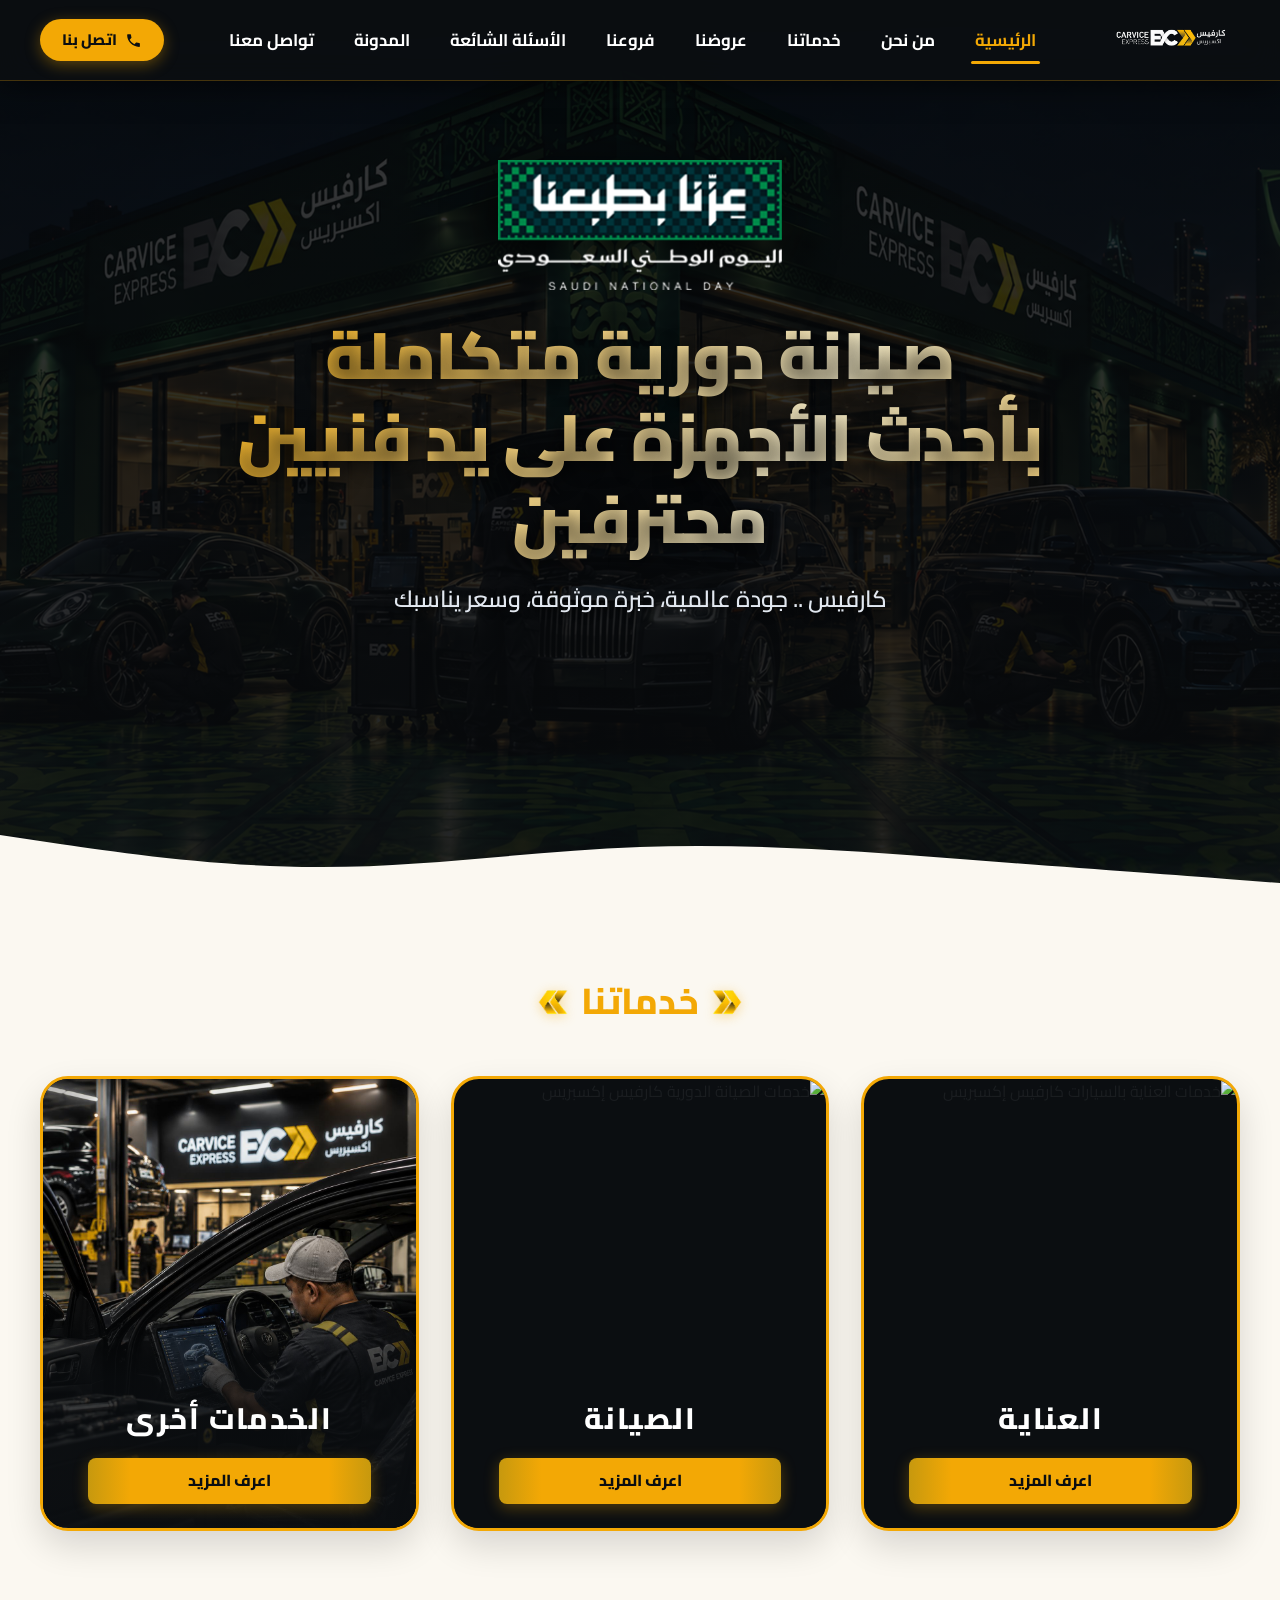
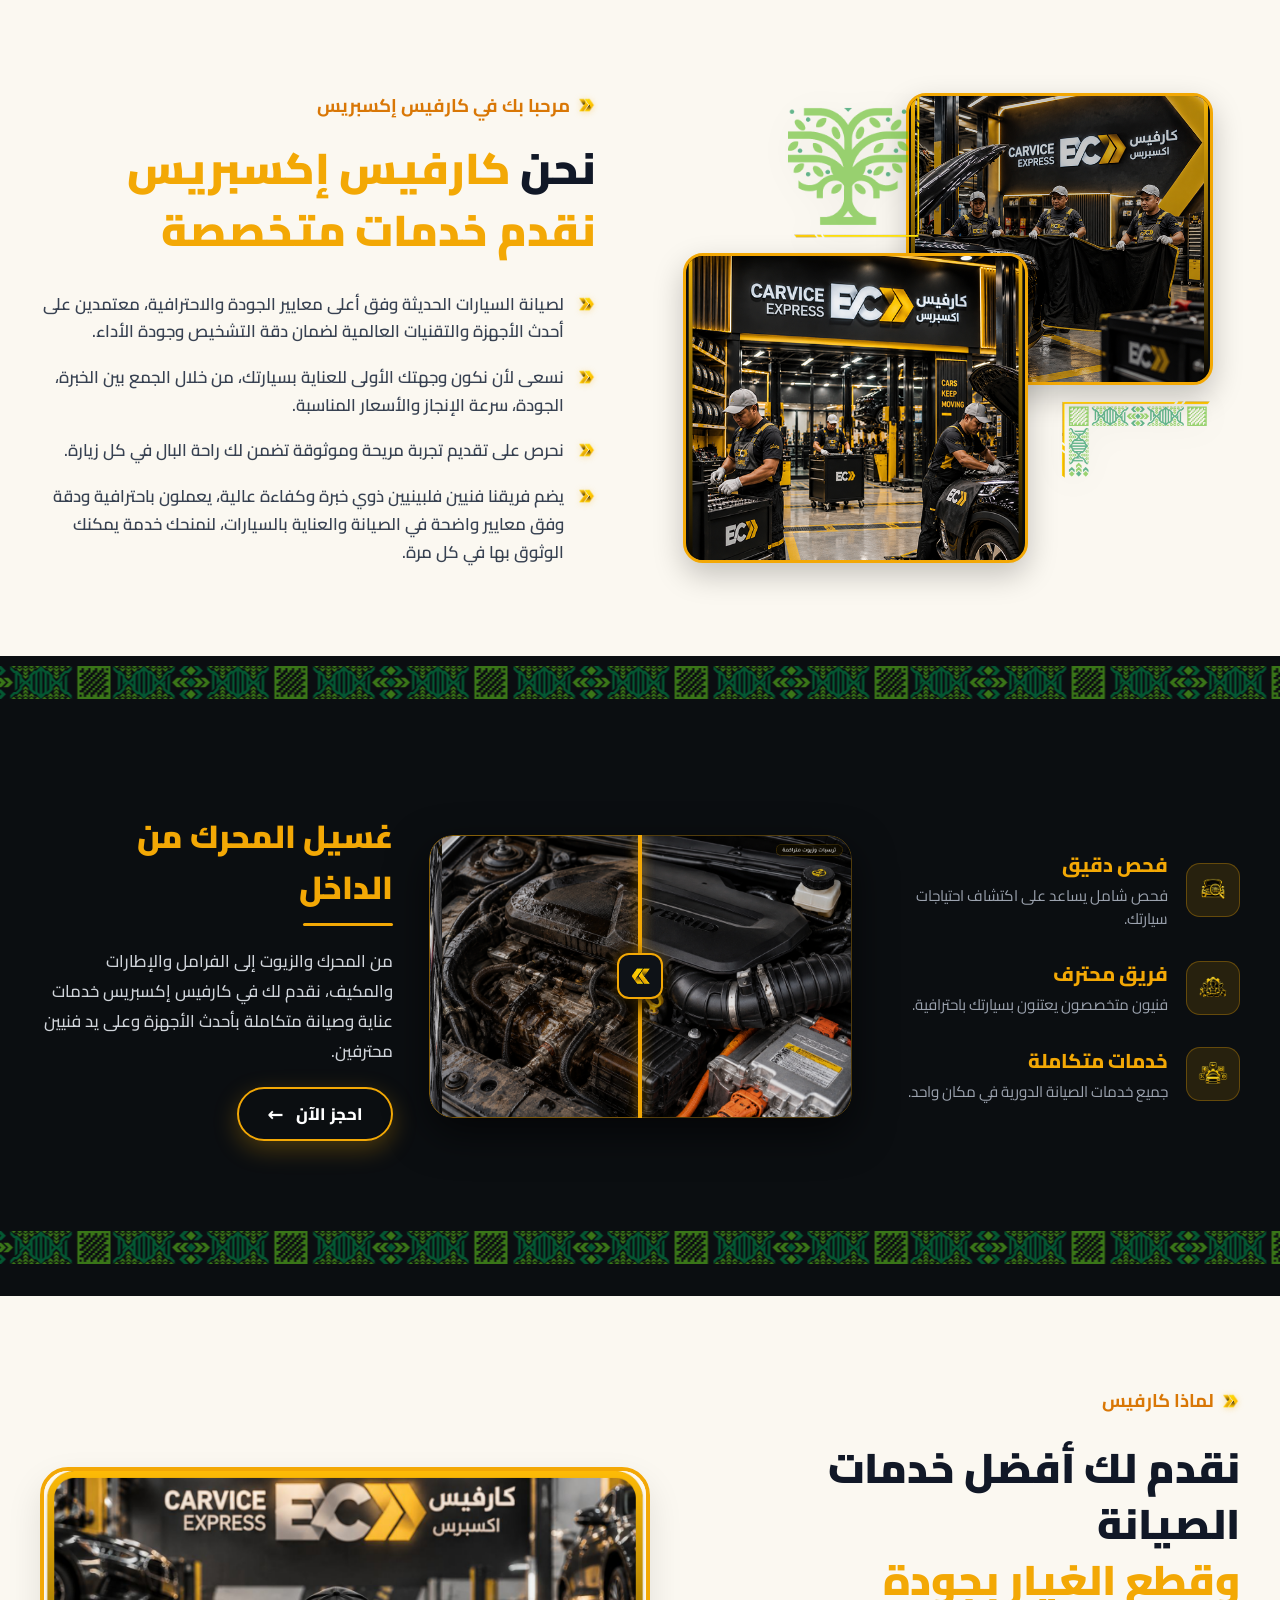
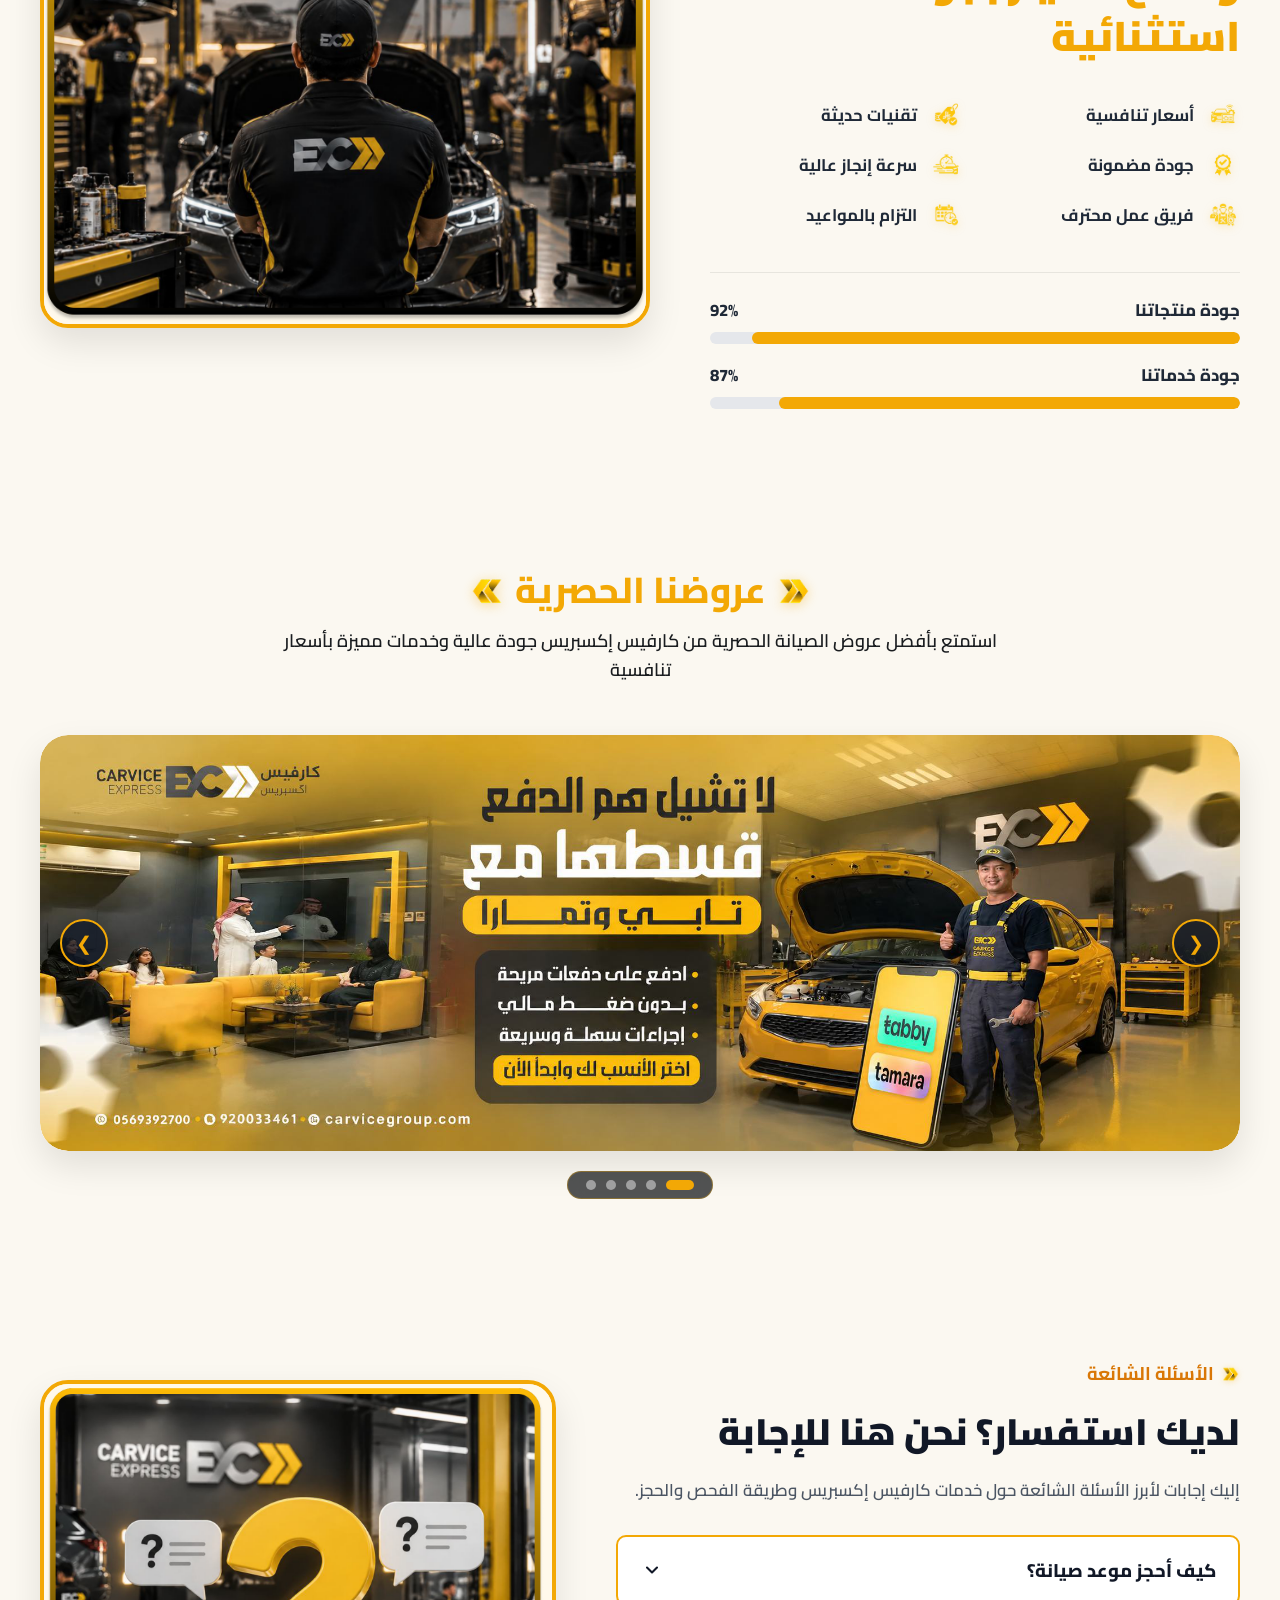
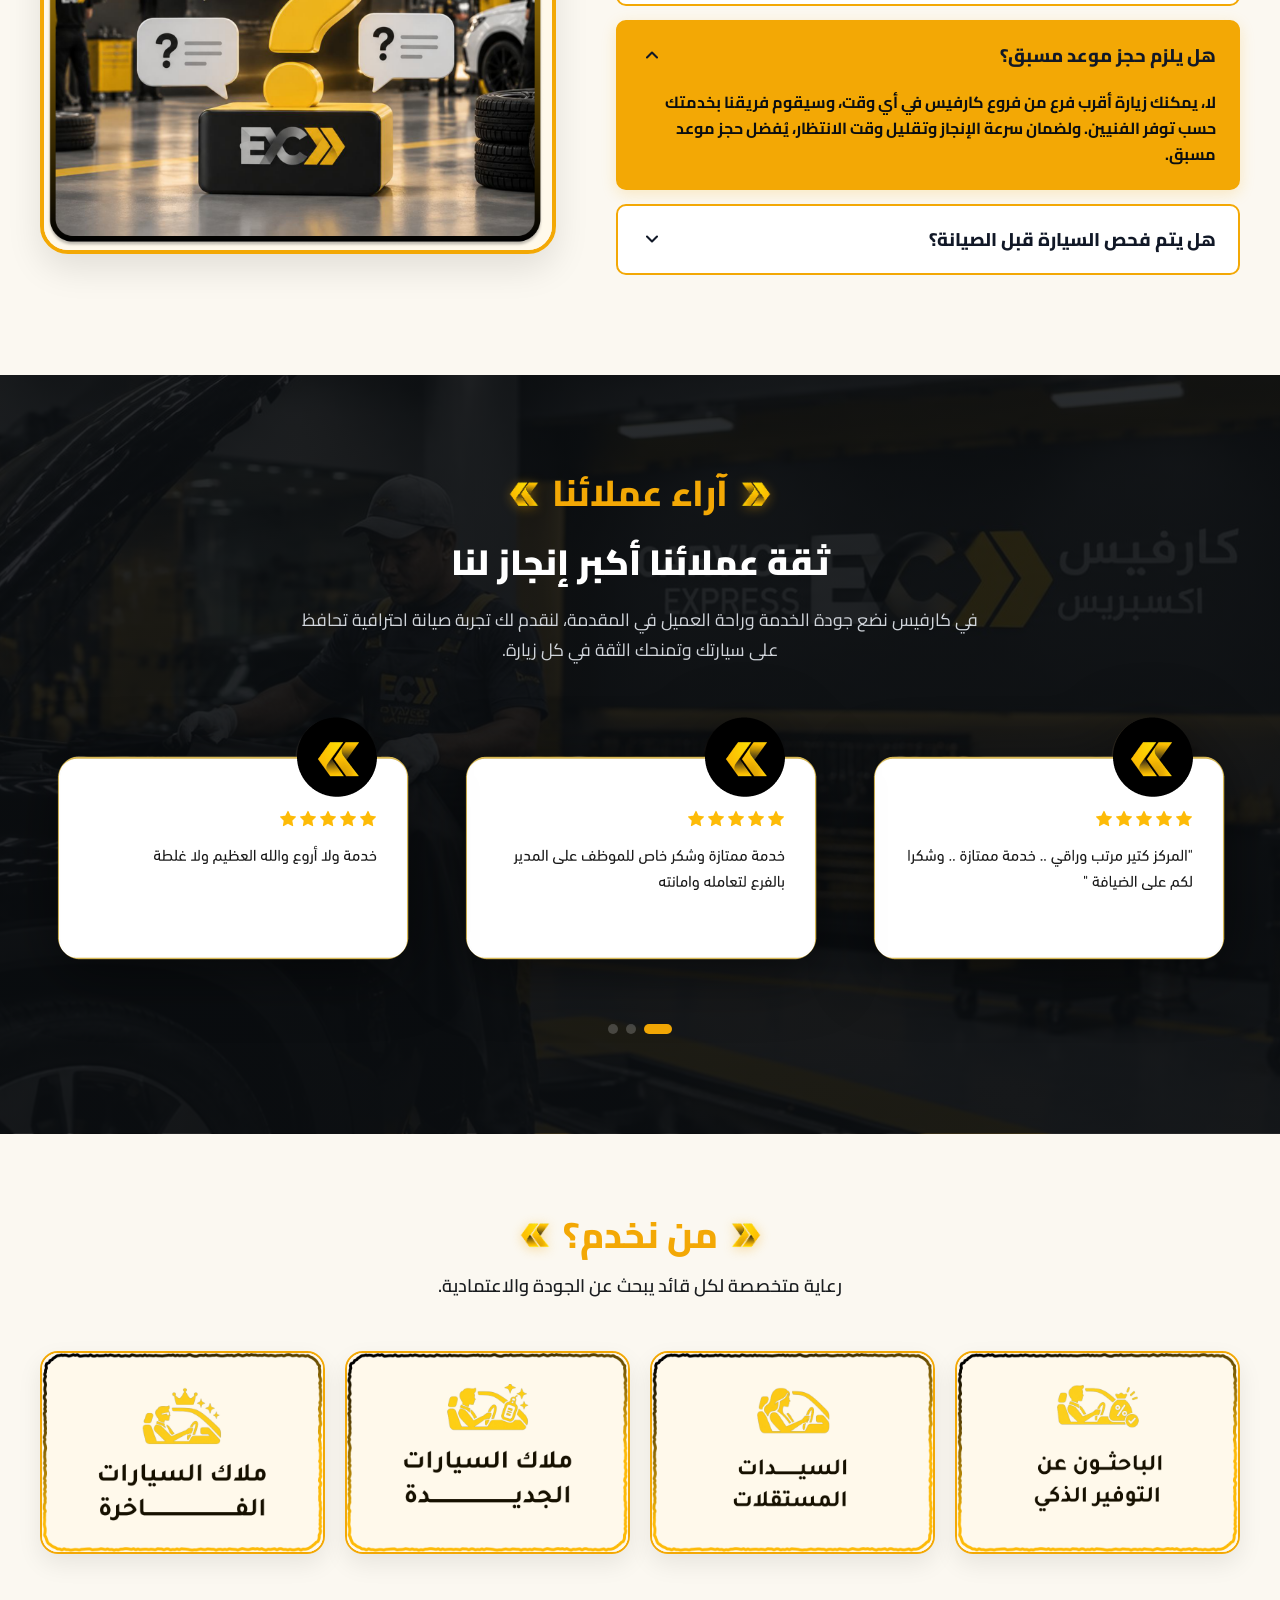
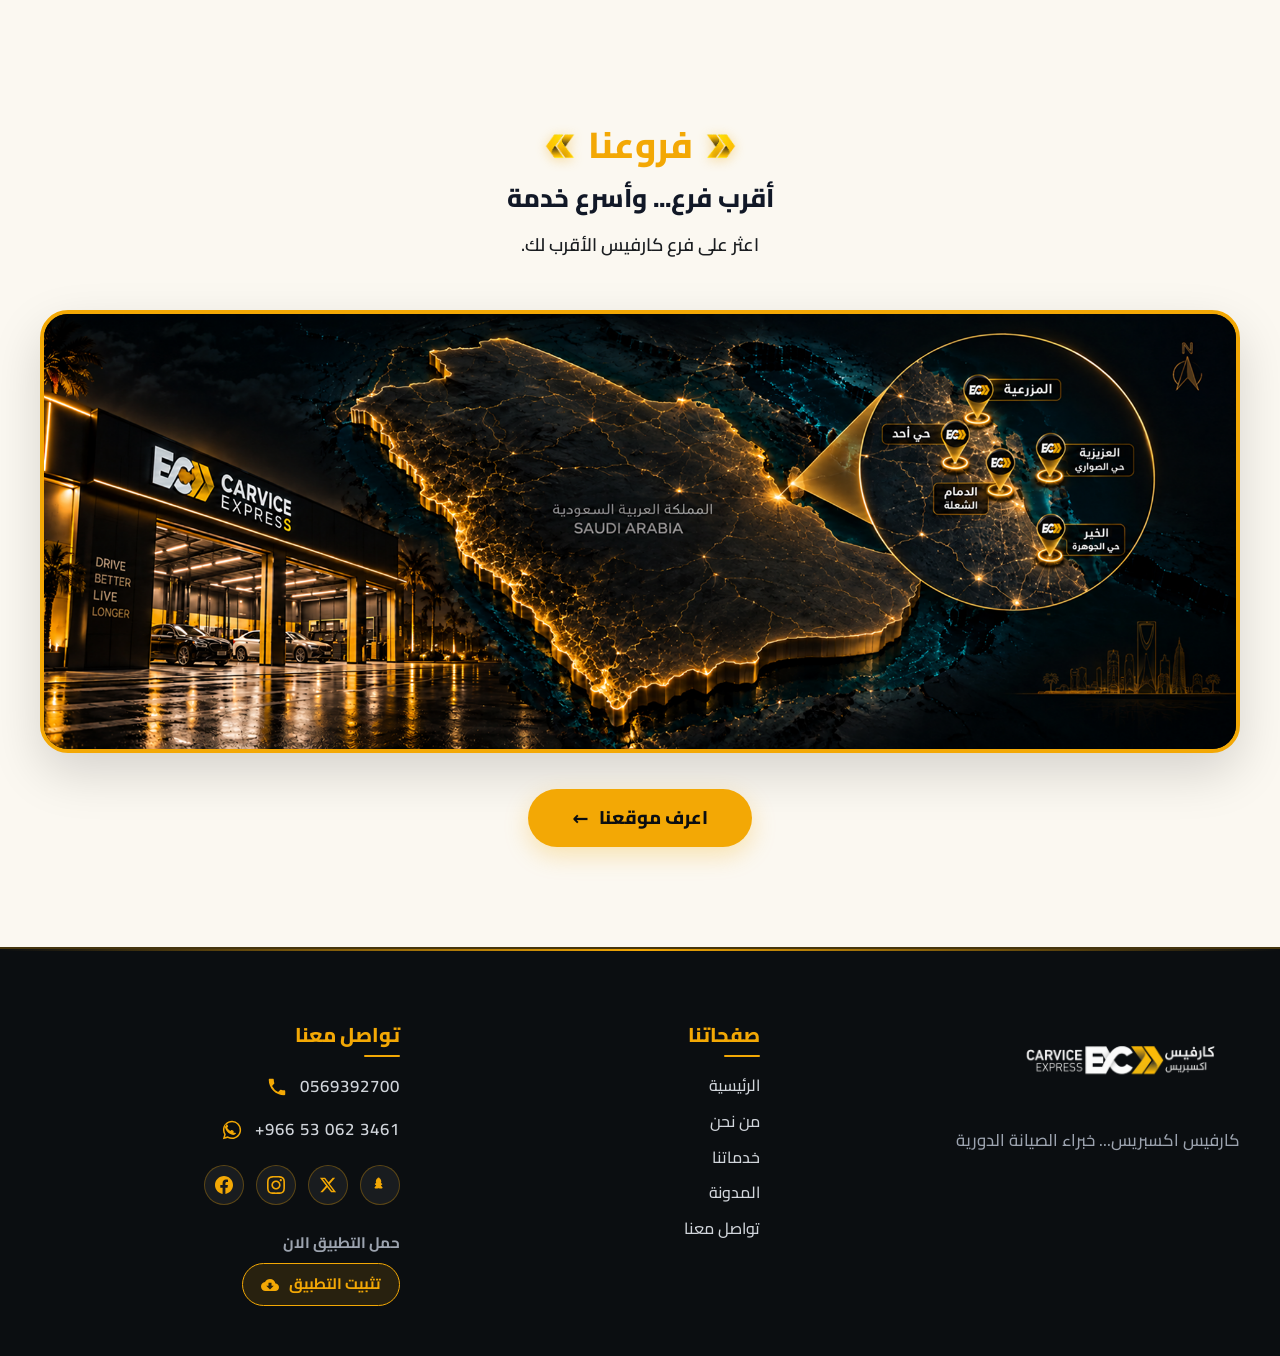
==== index.html @ 942bae3f "Initial commit: Carvice landing page, assets, and WordPress theme" ====
<!DOCTYPE html>
<html lang="ar" dir="rtl">
<head>
  <meta charset="UTF-8">
  <meta name="viewport" content="width=device-width, initial-scale=1.0">
  <title>كارفيس إكسبريس | صيانة دورية متكاملة للسيارات الحديثة</title>
  <meta name="description" content="كارفيس إكسبريس .. صيانة دورية متكاملة بأحدث الأجهزة على يد فنيين محترفين. جودة عالمية، خبرة موثوقة، وسعر يناسبك. فروعنا في الدمام والخبر.">

  <!-- Favicon -->
  <link rel="icon" type="image/png" href="assets/images/Vice1.png">
  <link rel="apple-touch-icon" href="assets/images/Vice1.png">

  <!-- Stylesheets -->
  <link rel="stylesheet" href="styles/main.css">
  <link rel="stylesheet" href="styles/hero.css">
  <link rel="stylesheet" href="styles/sections.css">
  <link rel="stylesheet" href="styles/footer.css">
</head>
<body>

  <!-- =========================================================================
       1. Header & Navigation Bar
       ========================================================================= -->
  <header class="site-header" id="site-header">
    <div class="container nav-container">
      
      <!-- Right: Brand Logo (in RTL) -->
      <a href="#" class="site-logo" aria-label="كارفيس إكسبريس الرئيسية">
        <img src="assets/images/logo.png" alt="شعار كارفيس إكسبريس CarVice Express">
      </a>

      <!-- Center: Navigation Links -->
      <nav class="desktop-nav" aria-label="القائمة الرئيسية">
        <a href="https://carvicegroup.com/" class="nav-link active" data-section="hero">الرئيسية</a>
        <a href="https://carvicegroup.com/%d9%85%d9%86-%d9%86%d8%ad%d9%86/" class="nav-link" data-section="about">من نحن</a>
        <a href="https://carvicegroup.com/%d8%ae%d8%af%d9%85%d8%a7%d8%aa%d9%86%d8%a7/" class="nav-link" data-section="services">خدماتنا</a>
        <a href="#offers" class="nav-link" data-section="offers">عروضنا</a>
        <a href="#branches" class="nav-link" data-section="branches">فروعنا</a>
        <a href="#faq" class="nav-link" data-section="faq">الأسئلة الشائعة</a>
        <a href="https://carvicegroup.com/%d8%a7%d9%84%d9%85%d8%af%d9%88%d9%86%d8%a9/" target="_blank" rel="noopener" class="nav-link">المدونة</a>
        <a href="https://carvicegroup.com/%d8%aa%d9%88%d8%a7%d8%b5%d9%84-%d9%85%d8%b9%d9%86%d8%a7/" class="nav-link" data-section="site-footer">تواصل معنا</a>
      </nav>

      <!-- Left: Header Actions -->
      <div class="header-actions">
        <a href="tel:0569392700" class="header-call-btn" id="header-contact-btn">
          <svg viewBox="0 0 24 24" aria-hidden="true"><path d="M6.62 10.79a15.053 15.053 0 006.59 6.59l2.2-2.2c.27-.27.67-.36 1.02-.24 1.12.37 2.33.57 3.57.57.55 0 1 .45 1 1V20c0 .55-.45 1-1 1-9.39 0-17-7.61-17-17 0-.55.45-1 1-1h3.5c.55 0 1 .45 1 1 0 1.25.2 2.45.57 3.57.11.35.03.74-.25 1.02l-2.2 2.2z"/></svg>
          <span>اتصل بنا</span>
        </a>

        <!-- Mobile Menu Toggle -->
        <button class="mobile-toggle" id="mobile-menu-btn" aria-label="فتح القائمة">
          <span></span>
          <span></span>
          <span></span>
        </button>
      </div>

    </div>
  </header>

  <!-- Mobile Drawer -->
  <div class="mobile-drawer-overlay" id="mobile-overlay"></div>
  <aside class="mobile-drawer" id="mobile-drawer">
    <a href="https://carvicegroup.com/" class="mobile-nav-link active" data-section="hero">الرئيسية</a>
    <a href="https://carvicegroup.com/%d9%85%d9%86-%d9%86%d8%ad%d9%86/" class="mobile-nav-link" data-section="about">من نحن</a>
    <a href="https://carvicegroup.com/%d8%ae%d8%af%d9%85%d8%a7%d8%aa%d9%86%d8%a7/" class="mobile-nav-link" data-section="services">خدماتنا</a>
    <a href="#offers" class="mobile-nav-link" data-section="offers">عروضنا</a>
    <a href="#branches" class="mobile-nav-link" data-section="branches">فروعنا</a>
    <a href="#faq" class="mobile-nav-link" data-section="faq">الأسئلة الشائعة</a>
    <a href="https://carvicegroup.com/%d8%a7%d9%84%d9%85%d8%af%d9%88%d9%86%d8%a9/" target="_blank" rel="noopener" class="mobile-nav-link">المدونة</a>
    <a href="https://carvicegroup.com/%d8%aa%d9%88%d8%a7%d8%b5%d9%84-%d9%85%d8%b9%d9%86%d8%a7/" class="mobile-nav-link" data-section="site-footer">تواصل معنا</a>
    <a href="tel:0569392700" class="btn-gold" style="margin-top: 20px; width: 100%;">اتصل بنا الآن</a>
  </aside>

  <!-- =========================================================================
       2. Hero Section
       ========================================================================= -->
  <section class="hero-section" id="hero" style="background-image: linear-gradient(to bottom, rgba(11, 14, 17, 0.4) 0%, rgba(11, 14, 17, 0.7) 100%), url('assets/images/main.png'); background-size: cover; background-position: center 30%;">
    <div class="container hero-content">
      
      <!-- Saudi Emblem Logo (عزنا) -->
      <div class="saudi-badge-wrapper reveal-scale animate-float-slow">
        <img src="assets/images/azna.png" alt="عزنا بطبعنا - اليوم الوطني السعودي" class="saudi-badge-img">
      </div>

      <!-- Main Headline (Strictly 2 lines) -->
      <h1 class="hero-title reveal gold-shimmer-text">
        صيانة دورية متكاملة<br>
        بأحدث الأجهزة على يد فنيين محترفين
      </h1>

      <!-- Hero Subtitle -->
      <p class="hero-subtitle reveal delay-1">
        كارفيس .. جودة عالمية، خبرة موثوقة، وسعر يناسبك
      </p>

    </div>

    <!-- Smooth Bottom Wave Divider -->
    <div class="hero-wave-divider" aria-hidden="true">
      <svg viewBox="0 0 1440 120" preserveAspectRatio="none">
        <path d="M0,32L60,42.7C120,53,240,75,360,74.7C480,75,600,53,720,48C840,43,960,53,1080,64C1200,75,1320,85,1380,90.7L1440,96L1440,120L1380,120C1320,120,1200,120,1080,120C960,120,840,120,720,120C600,120,480,120,360,120C240,120,120,120,60,120L0,120Z"></path>
      </svg>
    </div>
  </section>

  <!-- =========================================================================
       3. Services Section ("خدماتنا")
       ========================================================================= -->
  <section class="section-sand services-section" id="services">
    <div class="container">
      
      <div class="section-header-block reveal">
        <h2 class="section-badge-title">
          <img src="assets/images/vice2.png" alt="" class="badge-chevron">
          <span>خدماتنا</span>
          <img src="assets/images/Vice1.png" alt="" class="badge-chevron">
        </h2>
      </div>

      <!-- 3 Interactive Hover-Reveal Service Cards (Desktop Grid / Mobile Slider) -->
      <div class="services-grid reveal-scale delay-1" id="services-slider">
        
        <!-- Card 1: العناية -->
        <article class="service-card service-hover-card">
          <!-- Front Layer: Main Photo & Title -->
          <div class="service-card-front">
            <div class="service-card-img-wrap">
              <img src="assets/images/service_photo_care.png" alt="خدمات العناية بالسيارات كارفيس إكسبريس" loading="lazy">
            </div>
            <div class="service-card-overlay">
              <h3 class="service-card-title">العناية</h3>
              <a href="https://carvicegroup.com/%d8%ae%d8%af%d9%85%d8%a7%d8%aa%d9%86%d8%a7/" class="service-card-btn" style="text-decoration: none;">اعرف المزيد</a>
            </div>
          </div>

          <!-- Hover Layer: Detailed Services Graphic -->
          <div class="service-card-back">
            <img src="assets/images/service_card_care_1.png" alt="تفاصيل خدمات العناية كارفيس إكسبريس" loading="lazy">
            <a href="https://carvicegroup.com/%d8%ae%d8%af%d9%85%d8%a7%d8%aa%d9%86%d8%a7/" class="service-card-full-link" aria-label="عرض تفاصيل خدمات العناية"></a>
          </div>
        </article>

        <!-- Card 2: الصيانة -->
        <article class="service-card service-hover-card">
          <!-- Front Layer: Main Photo & Title -->
          <div class="service-card-front">
            <div class="service-card-img-wrap">
              <img src="assets/images/service_photo_maintenance.png" alt="خدمات الصيانة الدورية كارفيس إكسبريس" loading="lazy">
            </div>
            <div class="service-card-overlay">
              <h3 class="service-card-title">الصيانة</h3>
              <a href="https://carvicegroup.com/%d8%ae%d8%af%d9%85%d8%a7%d8%aa%d9%86%d8%a7/" class="service-card-btn" style="text-decoration: none;">اعرف المزيد</a>
            </div>
          </div>

          <!-- Hover Layer: Detailed Services Graphic -->
          <div class="service-card-back">
            <img src="assets/images/service_card_maint_1.png" alt="تفاصيل خدمات الصيانة كارفيس إكسبريس" loading="lazy">
            <a href="https://carvicegroup.com/%d8%ae%d8%af%d9%85%d8%a7%d8%aa%d9%86%d8%a7/" class="service-card-full-link" aria-label="عرض تفاصيل خدمات الصيانة"></a>
          </div>
        </article>

        <!-- Card 3: الخدمات أخرى -->
        <article class="service-card service-hover-card">
          <!-- Front Layer: Main Photo & Title -->
          <div class="service-card-front">
            <div class="service-card-img-wrap">
              <img src="assets/images/service_photo_other.png" alt="خدمات الفحص والتشخيص كارفيس إكسبريس" loading="lazy">
            </div>
            <div class="service-card-overlay">
              <h3 class="service-card-title">الخدمات أخرى</h3>
              <a href="https://carvicegroup.com/%d8%ae%d8%af%d9%85%d8%a7%d8%aa%d9%86%d8%a7/" class="service-card-btn" style="text-decoration: none;">اعرف المزيد</a>
            </div>
          </div>

          <!-- Hover Layer: Detailed Services Graphic -->
          <div class="service-card-back">
            <img src="assets/images/service_card_other_1.png" alt="تفاصيل الخدمات الأخرى كارفيس إكسبريس" loading="lazy">
            <a href="https://carvicegroup.com/%d8%ae%d8%af%d9%85%d8%a7%d8%aa%d9%86%d8%a7/" class="service-card-full-link" aria-label="عرض تفاصيل الخدمات المتخصصة"></a>
          </div>
        </article>

      </div>

      <!-- Mobile Pagination Indicators for Services Slider -->
      <div class="services-pagination-dots" id="services-dots">
        <span class="pagination-dot active" data-slide="0"></span>
        <span class="pagination-dot" data-slide="1"></span>
        <span class="pagination-dot" data-slide="2"></span>
      </div>
    </div>
  </section>

  <!-- =========================================================================
       4. About Us Section ("نحن كارفيس إكسبريس")
       ========================================================================= -->
  <section class="section-sand about-section" id="about">
    <div class="container about-grid">
      
      <!-- Photo Collage Layout matching exact design with ornaments (RTL) -->
      <div class="about-visual-collage reveal-right">
        
        <!-- Top-Left Ornament: Green Tree Emblem Badge -->
        <div class="about-ornament-badge ornament-top-left animate-float-slow">
          <img src="assets/images/saudi_tree_emblem.png" alt="شعار النخلة السعودية كارفيس إكسبريس" loading="lazy">
        </div>

        <!-- Top-Right Overlapping Photo: we2.png -->
        <div class="about-photo-frame photo-top-right hover-zoom-img">
          <img src="img/we2.png" alt="ورشة كارفيس إكسبريس المتطورة" loading="lazy">
        </div>

        <!-- Bottom-Left Overlapping Photo: we.png -->
        <div class="about-photo-frame photo-bottom-left hover-zoom-img">
          <img src="img/we.png" alt="فريق عمل كارفيس إكسبريس المحترف" loading="lazy">
        </div>

        <!-- Bottom-Right Ornament: Saudi Traditional Pattern Badge -->
        <div class="about-ornament-badge ornament-bottom-right animate-float-slow">
          <img src="assets/images/saudi_pattern_corner.png" alt="زخرفة سعودية تقليدية كارفيس إكسبريس" loading="lazy">
        </div>

      </div>

      <!-- Left: Text Content (RTL) -->
      <div class="about-content reveal-left delay-1">
        <div class="about-eyebrow">
          <img src="assets/images/vice2.png" alt="" class="eyebrow-chevron">
          <span>مرحبا بك في كارفيس إكسبريس</span>
        </div>

        <h2 class="about-title">
          نحن <span>كارفيس إكسبريس</span><br>
          <span class="about-title-gold">نقدم خدمات متخصصة</span>
        </h2>

        <ul class="about-features-list">
          <li class="about-feature-item reveal delay-1">
            <img src="assets/images/vice2.png" alt="" class="bullet-chevron">
            <p class="about-feature-text">
              لصيانة السيارات الحديثة وفق أعلى معايير الجودة والاحترافية، معتمدين على أحدث الأجهزة والتقنيات العالمية لضمان دقة التشخيص وجودة الأداء.
            </p>
          </li>
          <li class="about-feature-item reveal delay-2">
            <img src="assets/images/vice2.png" alt="" class="bullet-chevron">
            <p class="about-feature-text">
              نسعى لأن نكون وجهتك الأولى للعناية بسيارتك، من خلال الجمع بين الخبرة، الجودة، سرعة الإنجاز والأسعار المناسبة.
            </p>
          </li>
          <li class="about-feature-item reveal delay-3">
            <img src="assets/images/vice2.png" alt="" class="bullet-chevron">
            <p class="about-feature-text">
              نحرص على تقديم تجربة مريحة وموثوقة تضمن لك راحة البال في كل زيارة.
            </p>
          </li>
          <li class="about-feature-item reveal delay-4">
            <img src="assets/images/vice2.png" alt="" class="bullet-chevron">
            <p class="about-feature-text">
              يضم فريقنا فنيين فلبينيين ذوي خبرة وكفاءة عالية، يعملون باحترافية ودقة وفق معايير واضحة في الصيانة والعناية بالسيارات، لنمنحك خدمة يمكنك الوثوق بها في كل مرة.
            </p>
          </li>
        </ul>
      </div>

    </div>
  </section>

  <!-- Traditional Saudi Pattern Ribbon Banner (Divider 1) -->
  <div class="pattern-ribbon" style="background-image: url('assets/images/zag_banner.png'); background-repeat: repeat-x; background-size: auto 100%; height: 75px; width: 100%; display: block;" aria-hidden="true"></div>

  <!-- =========================================================================
       5. Featured Engine Wash Section ("غسيل المحرك من الداخل")
       ========================================================================= -->
  <section class="section-dark engine-section" id="engine-feature">
    <div class="container engine-grid">
      
      <!-- RTL Right Column: 3 Feature Pillars -->
      <div class="engine-right-features reveal-right">
        
        <div class="engine-feature-card reveal delay-1">
          <div class="engine-feature-icon">
            <img src="assets/images/engine_icons/icon_check.png" alt="فحص دقيق" width="36" height="36">
          </div>
          <div>
            <h3 class="engine-feature-title">فحص دقيق</h3>
            <p class="engine-feature-desc">فحص شامل يساعد على اكتشاف احتياجات سيارتك.</p>
          </div>
        </div>

        <div class="engine-feature-card reveal delay-2">
          <div class="engine-feature-icon">
            <img src="assets/images/engine_icons/icon_team.png" alt="فريق محترف" width="36" height="36">
          </div>
          <div>
            <h3 class="engine-feature-title">فريق محترف</h3>
            <p class="engine-feature-desc">فنيون متخصصون يعتنون بسيارتك باحترافية.</p>
          </div>
        </div>

        <div class="engine-feature-card reveal delay-3">
          <div class="engine-feature-icon">
            <img src="assets/images/engine_icons/icon_services.png" alt="خدمات متكاملة" width="36" height="36">
          </div>
          <div>
            <h3 class="engine-feature-title">خدمات متكاملة</h3>
            <p class="engine-feature-desc">جميع خدمات الصيانة الدورية في مكان واحد.</p>
          </div>
        </div>

      </div>

      <!-- Center Column: Interactive Before/After Engine Comparison Slider -->
      <div class="engine-comparison-wrapper reveal-scale delay-1" id="engine-slider">
        <div class="engine-slider-container">
          <!-- Clean Base Image (After: eng2.png - Right) -->
          <img src="assets/images/eng2.png" alt="محرك السيارة بعد التنظيف كارفيس إكسبريس" class="engine-compare-img engine-clean-img" draggable="false">
          
          <!-- Dirty Overlay Image (Before: eng1.png - Left) -->
          <div class="engine-dirty-overlay" style="clip-path: polygon(0% 0%, 50% 0%, 50% 100%, 0% 100%);">
            <img src="assets/images/eng1.png" alt="محرك السيارة قبل التنظيف كارفيس إكسبريس" class="engine-compare-img engine-dirty-img" draggable="false">
          </div>

          <!-- Interactive Drag Handle -->
          <div class="engine-slider-handle" id="slider-handle" style="left: 50%;">
            <div class="engine-handle-button">
              <img src="assets/images/Vice1.png" alt="" class="handle-chevron" style="width: 22px; height: auto;">
            </div>
          </div>
        </div>
      </div>

      <!-- RTL Left Column: Engine Wash Description & Booking Button -->
      <div class="engine-left-info reveal-left delay-2">
        <h2 class="engine-title">غسيل المحرك من الداخل</h2>
        <p class="engine-desc">
          من المحرك والزيوت إلى الفرامل والإطارات والمكيف، نقدم لك في كارفيس إكسبريس خدمات عناية وصيانة متكاملة بأحدث الأجهزة وعلى يد فنيين محترفين.
        </p>
        <a href="https://wa.me/966530623461" target="_blank" rel="noopener" class="engine-cta-btn btn-gold">
          <span>احجز الآن</span>
          <span style="font-size: 1.2rem;">←</span>
        </a>
      </div>

    </div>
  </section>

  <!-- Traditional Saudi Pattern Ribbon Banner (Divider 2) -->
  <div class="pattern-ribbon" style="background-image: url('assets/images/zag_banner.png'); background-repeat: repeat-x; background-size: auto 100%; height: 75px; width: 100%; display: block;" aria-hidden="true"></div>

  <!-- =========================================================================
       6. Why CarVice Section ("لماذا كارفيس")
       ========================================================================= -->
  <section class="section-sand why-us-section" id="why-us">
    <div class="container why-us-grid">
      
      <!-- Right Column: Content & Statistics (RTL) -->
      <div class="why-us-content reveal-right">
        <div class="why-us-eyebrow">
          <img src="assets/images/vice2.png" alt="" class="eyebrow-chevron">
          <span>لماذا كارفيس</span>
        </div>

        <h2 class="why-us-title">
          نقدم لك أفضل خدمات الصيانة<br>
          <span>وقطع الغيار بجودة استثنائية</span>
        </h2>

        <!-- 6 Feature Perks -->
        <div class="why-perks-grid">
          <div class="why-perk-item reveal delay-1">
            <span class="why-perk-icon">
              <img src="assets/images/why_icons/perk_price.png" alt="أسعار تنافسية" width="32" height="32">
            </span>
            <span>أسعار تنافسية</span>
          </div>

          <div class="why-perk-item reveal delay-2">
            <span class="why-perk-icon">
              <img src="assets/images/why_icons/perk_tech.png" alt="تقنيات حديثة" width="32" height="32">
            </span>
            <span>تقنيات حديثة</span>
          </div>

          <div class="why-perk-item reveal delay-3">
            <span class="why-perk-icon">
              <img src="assets/images/why_icons/perk_quality.png" alt="جودة مضمونة" width="32" height="32">
            </span>
            <span>جودة مضمونة</span>
          </div>

          <div class="why-perk-item reveal delay-1">
            <span class="why-perk-icon">
              <img src="assets/images/why_icons/perk_speed.png" alt="سرعة إنجاز عالية" width="32" height="32">
            </span>
            <span>سرعة إنجاز عالية</span>
          </div>

          <div class="why-perk-item reveal delay-2">
            <span class="why-perk-icon">
              <img src="assets/images/why_icons/perk_team.png" alt="فريق عمل محترف" width="32" height="32">
            </span>
            <span>فريق عمل محترف</span>
          </div>

          <div class="why-perk-item reveal delay-3">
            <span class="why-perk-icon">
              <img src="assets/images/why_icons/perk_punctual.png" alt="التزام بالمواعيد" width="32" height="32">
            </span>
            <span>التزام بالمواعيد</span>
          </div>
        </div>

        <!-- Animated Progress Bars -->
        <div class="why-progress-group reveal delay-2">
          
          <div class="progress-item">
            <div class="progress-item-label">
              <span>جودة منتجاتنا</span>
              <span class="counter-val" data-target="92">92%</span>
            </div>
            <div class="progress-track">
              <div class="progress-fill" data-target="92"></div>
            </div>
          </div>

          <div class="progress-item">
            <div class="progress-item-label">
              <span>جودة خدماتنا</span>
              <span class="counter-val" data-target="87">87%</span>
            </div>
            <div class="progress-track">
              <div class="progress-fill" data-target="87"></div>
            </div>
          </div>

        </div>
      </div>

      <!-- Left Column: Technician Workshop Photo (RTL) -->
      <div class="why-us-visual reveal-left delay-2 hover-zoom-img">
        <img src="assets/images/why_carvice_tech.png" alt="فني صيانة السيارات المحترف في كارفيس إكسبريس" loading="lazy">
      </div>

    </div>
  </section>

  <!-- =========================================================================
       7. Exclusive Offers Banner ("عروضنا الحصرية")
       ========================================================================= -->
  <section class="section-sand offers-section" id="offers">
    <div class="container">
      
      <div class="section-header-block reveal">
        <h2 class="section-badge-title">
          <img src="assets/images/vice2.png" alt="" class="badge-chevron">
          <span>عروضنا الحصرية</span>
          <img src="assets/images/Vice1.png" alt="" class="badge-chevron">
        </h2>
        <p class="section-subtitle">
          استمتع بأفضل عروض الصيانة الحصرية من كارفيس إكسبريس جودة عالية وخدمات مميزة بأسعار تنافسية
        </p>
      </div>

      <!-- Interactive Offers Slider Carousel -->
      <div class="offers-banner-wrapper reveal-scale delay-1" id="offers-carousel">
        
        <!-- Navigation Carousel Arrows -->
        <button class="offers-nav-arrow offers-nav-prev" id="offers-prev-btn" aria-label="العرض السابق">&#10094;</button>
        <button class="offers-nav-arrow offers-nav-next" id="offers-next-btn" aria-label="العرض التالي">&#10095;</button>

        <div class="offers-slides-viewport" id="offers-viewport">
          <div class="offers-slides-track" id="offers-track">
            
            <!-- Slide 1: عروض تابي وتمارا -->
            <div class="offer-slide active">
              <img src="assets/images/offers_banner.png" alt="عروض تقسيط صيانة السيارات مع تابي وتمارا" class="offers-banner-img" loading="lazy">
            </div>

            <!-- Slide 2: (img/s2.png) -->
            <div class="offer-slide">
              <img src="img/s2.png" alt="عرض كارفيس إكسبريس 2" class="offers-banner-img" loading="lazy">
            </div>

            <!-- Slide 3: (img/s3.png) -->
            <div class="offer-slide">
              <img src="img/s3.png" alt="عرض كارفيس إكسبريس 3" class="offers-banner-img" loading="lazy">
            </div>

            <!-- Slide 4: (img/s4.png) -->
            <div class="offer-slide">
              <img src="img/s4.png" alt="عرض كارفيس إكسبريس 4" class="offers-banner-img" loading="lazy">
            </div>

            <!-- Slide 5: (img/s5.png) -->
            <div class="offer-slide">
              <img src="img/s5.png" alt="عرض كارفيس إكسبريس 5" class="offers-banner-img" loading="lazy">
            </div>

          </div>
        </div>

      </div>

      <!-- Carousel Dots Placed Below Banner -->
      <div class="offers-pagination-dots" id="offers-dots">
        <span class="offers-dot active" data-slide="0"></span>
        <span class="offers-dot" data-slide="1"></span>
        <span class="offers-dot" data-slide="2"></span>
        <span class="offers-dot" data-slide="3"></span>
        <span class="offers-dot" data-slide="4"></span>
      </div>

    </div>
  </section>

  <!-- =========================================================================
       8. Frequently Asked Questions ("الأسئلة الشائعة")
       ========================================================================= -->
  <section class="section-sand faq-section" id="faq">
    <div class="container faq-grid">
      
      <!-- Right Column (in RTL): Accordion List -->
      <div class="faq-content reveal-right">
        
        <div class="faq-eyebrow">
          <img src="assets/images/vice2.png" alt="" class="eyebrow-chevron">
          <span>الأسئلة الشائعة</span>
        </div>

        <h2 class="faq-title">لديك استفسار؟ نحن هنا للإجابة</h2>
        <p class="faq-desc">
          إليك إجابات لأبرز الأسئلة الشائعة حول خدمات كارفيس إكسبريس وطريقة الفحص والحجز.
        </p>

        <!-- Accordion List -->
        <div class="faq-accordion-group">
          
          <!-- Item 1: كيف أحجز موعد صيانة؟ -->
          <div class="faq-item reveal delay-1">
            <button class="faq-question-btn" type="button" aria-expanded="false">
              <span>كيف أحجز موعد صيانة؟</span>
              <span class="faq-icon-arrow">
                <svg viewBox="0 0 24 24" width="20" height="20" stroke="currentColor" stroke-width="2.5" fill="none" stroke-linecap="round" stroke-linejoin="round"><polyline points="6 9 12 15 18 9"></polyline></svg>
              </span>
            </button>
            <div class="faq-answer-panel">
              <p>يمكنك حجز موعد الصيانة بسهولة عبر التواصل مع كارفيس إكسبريس واختيار الفرع والموعد المناسب لك، ليكون فريقنا جاهزا لاستقبالك وخدمتك في الوقت المحدد.</p>
            </div>
          </div>

          <!-- Item 2: هل يلزم حجز موعد مسبق؟ (Active Expanded) -->
          <div class="faq-item is-active reveal delay-2">
            <button class="faq-question-btn" type="button" aria-expanded="true">
              <span>هل يلزم حجز موعد مسبق؟</span>
              <span class="faq-icon-arrow">
                <svg viewBox="0 0 24 24" width="20" height="20" stroke="currentColor" stroke-width="2.5" fill="none" stroke-linecap="round" stroke-linejoin="round"><polyline points="6 9 12 15 18 9"></polyline></svg>
              </span>
            </button>
            <div class="faq-answer-panel">
              <p>لا، يمكنك زيارة أقرب فرع من فروع كارفيس في أي وقت، وسيقوم فريقنا بخدمتك حسب توفر الفنيين. ولضمان سرعة الإنجاز وتقليل وقت الانتظار، يُفضل حجز موعد مسبق.</p>
            </div>
          </div>

          <!-- Item 3: هل يتم فحص السيارة قبل الصيانة؟ -->
          <div class="faq-item reveal delay-3">
            <button class="faq-question-btn" type="button" aria-expanded="false">
              <span>هل يتم فحص السيارة قبل الصيانة؟</span>
              <span class="faq-icon-arrow">
                <svg viewBox="0 0 24 24" width="20" height="20" stroke="currentColor" stroke-width="2.5" fill="none" stroke-linecap="round" stroke-linejoin="round"><polyline points="6 9 12 15 18 9"></polyline></svg>
              </span>
            </button>
            <div class="faq-answer-panel">
              <p>نعم، يتم فحص السيارة وتحديد حالتها واحتياجاتها قبل بدء الصيانة، لضمان تقديم الخدمة المناسبة ومعالجة المشكلة من أساسها.</p>
            </div>
          </div>

        </div>

      </div>

      <!-- Left Column (in RTL): 3D Question Visual -->
      <div class="faq-visual-card reveal-left delay-1 hover-zoom-img">
        <img src="assets/images/faq_illustration.png" alt="الأسئلة الشائعة كارفيس إكسبريس" loading="lazy">
      </div>

    </div>
  </section>

  <!-- =========================================================================
       9. Customer Reviews ("آراء عملائنا")
       ========================================================================= -->
  <section class="section-dark testimonials-section" id="testimonials" style="background-image: linear-gradient(180deg, rgba(11, 14, 17, 0.88) 0%, rgba(11, 14, 17, 0.92) 100%), url('assets/images/testimonials_bg.jpg'); background-size: cover; background-position: center;">
    <div class="container">
      
      <div class="testimonials-title-group reveal">
        <div class="testimonials-badge-title">
          <img src="assets/images/vice2.png" alt="" class="badge-chevron">
          <span>آراء عملائنا</span>
          <img src="assets/images/Vice1.png" alt="" class="badge-chevron">
        </div>
        <h2 class="testimonials-main-heading">ثقة عملائنا أكبر إنجاز لنا</h2>
        <p class="testimonials-subtext">
          في كارفيس نضع جودة الخدمة وراحة العميل في المقدمة، لنقدم لك تجربة صيانة احترافية تحافظ على سيارتك وتمنحك الثقة في كل زيارة.
        </p>
      </div>

      <!-- 3 Customer Review Cards -->
      <div class="reviews-grid" id="reviews-slider">
        
        <!-- Review 1 -->
        <div class="review-card reveal-scale delay-1">
          <img src="assets/images/review_card_1.png" alt="تقييم عميل كارفيس إكسبريس" class="review-card-img" loading="lazy">
        </div>

        <!-- Review 2 -->
        <div class="review-card reveal-scale delay-2">
          <img src="assets/images/review_card_2.png" alt="تقييم عميل كارفيس إكسبريس" class="review-card-img" loading="lazy">
        </div>

        <!-- Review 3 -->
        <div class="review-card reveal-scale delay-3">
          <img src="assets/images/review_card_3.png" alt="تقييم عميل كارفيس إكسبريس" class="review-card-img" loading="lazy">
        </div>

      </div>

      <!-- Pagination Indicators for Reviews Slider -->
      <div class="reviews-pagination-dots" id="reviews-dots">
        <span class="pagination-dot active" data-slide="0"></span>
        <span class="pagination-dot" data-slide="1"></span>
        <span class="pagination-dot" data-slide="2"></span>
      </div>

    </div>
  </section>

  <!-- =========================================================================
       10. Who We Serve Section ("من نخدم؟")
       ========================================================================= -->
  <section class="section-sand personas-section" id="personas">
    <div class="container">
      
      <div class="section-header-block reveal">
        <h2 class="section-badge-title">
          <img src="assets/images/vice2.png" alt="" class="badge-chevron">
          <span>من نخدم؟</span>
          <img src="assets/images/Vice1.png" alt="" class="badge-chevron">
        </h2>
        <p class="section-subtitle">
          رعاية متخصصة لكل قائد يبحث عن الجودة والاعتمادية.
        </p>
      </div>

      <!-- 4 Persona Cards -->
      <div class="personas-grid" id="personas-slider">
        
        <!-- Persona 1: الباحثون عن التوفير الذكي -->
        <div class="persona-card reveal-scale delay-1 hover-zoom-img">
          <img src="assets/images/persona_saver.png" alt="الباحثون عن التوفير الذكي" style="width: 100%; border-radius: 12px;">
        </div>

        <!-- Persona 2: السيدات المستقلات -->
        <div class="persona-card reveal-scale delay-2 hover-zoom-img">
          <img src="assets/images/persona_women.png" alt="السيدات المستقلات" style="width: 100%; border-radius: 12px;">
        </div>

        <!-- Persona 3: ملاك السيارات الجديدة -->
        <div class="persona-card reveal-scale delay-3 hover-zoom-img">
          <img src="assets/images/persona_newcar.png" alt="ملاك السيارات الجديدة" style="width: 100%; border-radius: 12px;">
        </div>

        <!-- Persona 4: ملاك السيارات الفاخرة -->
        <div class="persona-card reveal-scale delay-4 hover-zoom-img">
          <img src="assets/images/persona_luxury.png" alt="ملاك السيارات الفاخرة" style="width: 100%; border-radius: 12px;">
        </div>

      </div>

      <!-- Mobile Pagination Dots for Personas Slider -->
      <div class="personas-pagination-dots" id="personas-dots">
        <span class="pagination-dot active" data-slide="0"></span>
        <span class="pagination-dot" data-slide="1"></span>
        <span class="pagination-dot" data-slide="2"></span>
        <span class="pagination-dot" data-slide="3"></span>
      </div>

    </div>
  </section>

  <!-- =========================================================================
       11. Our Branches Locator ("فروعنا")
       ========================================================================= -->
  <section class="section-sand branches-section" id="branches">
    <div class="container">
      
      <div class="section-header-block reveal">
        <h2 class="section-badge-title">
          <img src="assets/images/vice2.png" alt="" class="badge-chevron">
          <span>فروعنا</span>
          <img src="assets/images/Vice1.png" alt="" class="badge-chevron">
        </h2>
        <h3 style="font-size: 1.6rem; font-weight: 800; color: #111827; margin-top: 8px;">
          أقرب فرع... وأسرع خدمة
        </h3>
        <p class="section-subtitle">
          اعثر على فرع كارفيس الأقرب لك.
        </p>
      </div>

      <!-- 3D Glowing Relief Map -->
      <div class="branches-map-card reveal-scale delay-1">
        <picture class="branches-map-picture">
          <source media="(max-width: 767px)" srcset="img/map_mobile.png">
          <img src="img/map.png" alt="خريطة فروع كارفيس إكسبريس في المنطقة الشرقية المملكة العربية السعودية" class="branches-map-img" loading="lazy">
        </picture>
      </div>

      <!-- Bottom Map CTA Button -->
      <div class="branches-action-wrap reveal delay-2">
        <a href="https://maps.google.com/?q=Carvice+Express+Saudi+Arabia" target="_blank" rel="noopener" class="btn-gold" style="padding: 14px 44px; font-size: 1.15rem;">
          <span>اعرف موقعنا</span>
          <span style="font-size: 1.2rem;">←</span>
        </a>
      </div>

    </div>
  </section>

  <!-- =========================================================================
       12. Footer Section
       ========================================================================= -->
  <footer class="site-footer" id="site-footer">
    <div class="container footer-grid">
      
      <!-- Column 1: Brand & Slogan (RTL Right) -->
      <div class="footer-brand-col">
        <a href="#" class="footer-logo">
          <img src="assets/images/footer_logo.png" alt="شعار كارفيس إكسبريس">
        </a>
        <p class="footer-slogan">
          كارفيس اكسبريس... خبراء الصيانة الدورية
        </p>
      </div>

      <!-- Column 2: Navigation Links (Center) -->
      <div class="footer-nav-col">
        <h4 class="footer-heading">صفحاتنا</h4>
        <div class="footer-links-list">
          <a href="https://carvicegroup.com/" class="footer-link">الرئيسية</a>
          <a href="https://carvicegroup.com/%d9%85%d9%86-%d9%86%d8%ad%d9%86/" class="footer-link">من نحن</a>
          <a href="https://carvicegroup.com/%d8%ae%d8%af%d9%85%d8%a7%d8%aa%d9%86%d8%a7/" class="footer-link">خدماتنا</a>
          <a href="https://carvicegroup.com/%d8%a7%d9%84%d9%85%d8%af%d9%88%d9%86%d8%a9/" class="footer-link">المدونة</a>
          <a href="https://carvicegroup.com/%d8%aa%d9%88%d8%a7%d8%b5%d9%84-%d9%85%d8%b9%d9%86%d8%a7/" class="footer-link">تواصل معنا</a>
        </div>
      </div>

      <!-- Column 3: Contact & App Download (RTL Left) -->
      <div class="footer-contact-col">
        <h4 class="footer-heading">تواصل معنا</h4>
        
        <div class="footer-contact-item">
          <a href="tel:0569392700" style="direction: ltr;">0569392700</a>
          <svg viewBox="0 0 24 24"><path d="M6.62 10.79a15.053 15.053 0 006.59 6.59l2.2-2.2c.27-.27.67-.36 1.02-.24 1.12.37 2.33.57 3.57.57.55 0 1 .45 1 1V20c0 .55-.45 1-1 1-9.39 0-17-7.61-17-17 0-.55.45-1 1-1h3.5c.55 0 1 .45 1 1 0 1.25.2 2.45.57 3.57.11.35.03.74-.25 1.02l-2.2 2.2z"/></svg>
        </div>

        <div class="footer-contact-item">
          <a href="https://wa.me/966530623461" target="_blank" rel="noopener" style="direction: ltr;">+966 53 062 3461</a>
          <svg viewBox="0 0 24 24"><path d="M12.04 2C6.58 2 2.13 6.45 2.13 11.91c0 1.75.46 3.45 1.32 4.95L2.05 22l5.25-1.38c1.45.79 3.08 1.21 4.74 1.21 5.46 0 9.91-4.45 9.91-9.91 0-2.65-1.03-5.14-2.9-7.01A9.816 9.816 0 0012.04 2m.01 1.67c2.2 0 4.26.86 5.82 2.42a8.225 8.225 0 012.41 5.83c0 4.54-3.7 8.24-8.24 8.24-1.48 0-2.93-.4-4.2-1.15l-.3-.18-3.12.82.83-3.04-.2-.31a8.196 8.196 0 01-1.26-4.38c0-4.54 3.7-8.24 8.24-8.24m4.52 11.64c-.25.7-.72 1.28-1.39 1.62-.51.26-1.16.4-1.89.4-1.11 0-2.31-.38-3.66-1.16-1.21-.7-2.3-1.66-3.23-2.85-.93-1.19-1.57-2.48-1.92-3.83-.34-1.35-.15-2.4.56-3.14.3-.31.68-.48 1.13-.48.16 0 .32.03.46.09.43.19.98 1.48 1.07 1.68.1.2.16.4.03.62-.12.21-.24.36-.37.51-.13.15-.27.31-.39.45-.14.15-.28.32-.12.6.32.55.77 1.14 1.34 1.72.58.58 1.17 1.03 1.72 1.34.28.16.45.02.6-.12.14-.13.3-.26.45-.39.15-.13.3-.25.51-.37.21-.13.42-.07.62.03.2.1 1.49.65 1.68 1.07.06.14.09.3.09.46 0 .45-.17.83-.48 1.13z"/></svg>
        </div>

        <!-- Social Media Icons -->
        <div class="footer-social-row">
          <a href="https://www.snapchat.com/@carviceexpress?share_id=XWyNjeBmCYg&locale=ar-EG" target="_blank" rel="noopener" class="footer-social-btn" aria-label="سناب شات">
            <svg viewBox="0 0 24 24"><path d="M12.04 2c-3.18 0-5.46 2.05-5.59 4.88-.04.88.22 1.83.58 2.52-.41.13-.91.31-1.28.53-.45.26-.74.65-.63 1.18.11.51.57.85 1.06 1.01.21.07.44.11.67.14-.24.78-.71 1.48-1.38 1.95-.51.36-.88.82-.78 1.38.1.58.62.97 1.25 1.12.92.22 1.93.07 2.82-.12.44-.09.87-.2 1.31-.29.44.09.87.2 1.31.29.89.19 1.9.34 2.82.12.63-.15 1.15-.54 1.25-1.12.1-.56-.27-1.02-.78-1.38-.67-.47-1.14-1.17-1.38-1.95.23-.03.46-.07.67-.14.49-.16.95-.5 1.06-1.01.11-.53-.18-.92-.63-1.18-.37-.22-.87-.4-1.28-.53.36-.69.62-1.64.58-2.52-.13-2.83-2.41-4.88-5.59-4.88z"/></svg>
          </a>
          <a href="https://x.com/CarviceExpress" target="_blank" rel="noopener" class="footer-social-btn" aria-label="منصة إكس X">
            <svg viewBox="0 0 24 24"><path d="M18.244 2.25h3.308l-7.227 8.26 8.502 11.24H16.17l-5.214-6.817L4.99 21.75H1.68l7.73-8.835L1.254 2.25H8.08l4.713 6.231zm-1.161 17.52h1.833L7.084 4.126H5.117z"/></svg>
          </a>
          <a href="https://www.instagram.com/carviceexpress/?next=%2Fcareexpress_eg%2F" target="_blank" rel="noopener" class="footer-social-btn" aria-label="انستغرام">
            <svg viewBox="0 0 24 24"><path d="M12 2.163c3.204 0 3.584.012 4.85.07 3.252.148 4.771 1.691 4.919 4.919.058 1.265.069 1.645.069 4.849 0 3.205-.012 3.584-.069 4.849-.149 3.225-1.664 4.771-4.919 4.919-1.266.058-1.644.07-4.85.07-3.204 0-3.584-.012-4.849-.07-3.26-.149-4.771-1.699-4.919-4.92-.058-1.265-.07-1.644-.07-4.849 0-3.204.013-3.583.07-4.849.149-3.227 1.664-4.771 4.919-4.919 1.266-.057 1.645-.069 4.849-.069zm0-2.163c-3.259 0-3.667.014-4.947.072-4.358.2-6.78 2.618-6.98 6.98-.059 1.281-.073 1.689-.073 4.948 0 3.259.014 3.668.072 4.948.2 4.358 2.618 6.78 6.98 6.98 1.281.058 1.689.072 4.948.072 3.259 0 3.668-.014 4.948-.072 4.354-.2 6.782-2.618 6.979-6.98.059-1.28.073-1.689.073-4.948 0-3.259-.014-3.667-.072-4.947-.196-4.354-2.617-6.78-6.979-6.98-1.281-.059-1.69-.073-4.949-.073zm0 5.838c-3.403 0-6.162 2.759-6.162 6.162s2.759 6.163 6.162 6.163 6.162-2.759 6.162-6.163c0-3.403-2.759-6.162-6.162-6.162zm0 10.162c-2.209 0-4-1.79-4-4 0-2.209 1.791-4 4-4s4 1.791 4 4c0 2.21-1.791 4-4 4zm6.406-11.845c-.796 0-1.441.645-1.441 1.44s.645 1.44 1.441 1.44c.795 0 1.439-.645 1.439-1.44s-.644-1.44-1.439-1.44z"/></svg>
          </a>
          <a href="https://www.facebook.com/people/Carvice-Express/61573832623304/" target="_blank" rel="noopener" class="footer-social-btn" aria-label="فيسبوك">
            <svg viewBox="0 0 24 24"><path d="M24 12.073c0-6.627-5.373-12-12-12s-12 5.373-12 12c0 5.99 4.388 10.954 10.125 11.854v-8.385H7.078v-3.47h3.047V9.43c0-3.007 1.792-4.669 4.533-4.669 1.312 0 2.686.235 2.686.235v2.953H15.83c-1.491 0-1.956.925-1.956 1.874v2.25h3.328l-.532 3.47h-2.796v8.385C19.612 23.027 24 18.062 24 12.073z"/></svg>
          </a>
        </div>

        <!-- App Download -->
        <div class="footer-app-box">
          <span class="footer-app-title">حمل التطبيق الان</span>
          <a href="#" class="footer-app-btn">
            <span>تثبيت التطبيق</span>
            <svg viewBox="0 0 24 24" style="width: 18px; height: 18px; fill: currentColor;"><path d="M19.35 10.04C18.67 6.59 15.64 4 12 4 9.11 4 6.6 5.64 5.35 8.04 2.34 8.36 0 10.91 0 14c0 3.31 2.69 6 6 6h13c2.76 0 5-2.24 5-5 0-2.64-2.05-4.78-4.65-4.96zM17 13l-5 5-5-5h3V9h4v4h3z"/></svg>
          </a>
        </div>

      </div>

    </div>
  </footer>

  <!-- Scripts -->
  <script src="scripts/app.js"></script>
  <script src="scripts/animations.js"></script>
</body>
</html>
---- styles/main.css ----
/* ==========================================================================
   CarVice Express (كارفيس إكسبريس) - Master Stylesheet
   Design System Tokens, Reset, Typography, Global Utilities
   ========================================================================== */

@import url('https://fonts.googleapis.com/css2?family=Cairo:wght@300;400;500;600;700;800;900&display=swap');

:root {
  /* Brand Palette */
  --color-primary-dark: #0B0E11;
  --color-dark-surface: #12161B;
  --color-dark-card: #181E25;
  --color-sand-bg: #FBF8F1;
  --color-sand-card: #FFFFFF;
  
  /* Brand Gold Accents */
  --color-gold: #F3A805;
  --color-gold-hover: #E29600;
  --color-gold-light: rgba(243, 168, 5, 0.12);
  --color-gold-border: rgba(243, 168, 5, 0.45);
  --color-gold-glow: rgba(243, 168, 5, 0.3);

  /* Saudi Heritage Green */
  --color-saudi-green: #165B33;
  --color-saudi-green-light: #EBF4EE;
  
  /* Text Neutrals */
  --color-text-white: #FFFFFF;
  --color-text-dark: #1A1D20;
  --color-text-muted: #6B7280;
  --color-text-muted-dark: #9CA3AF;
  
  /* Typography Scale */
  --font-family-base: 'Cairo', system-ui, -apple-system, BlinkMacSystemFont, 'Segoe UI', Roboto, sans-serif;
  
  /* Spacing */
  --container-max: 1380px;
  --header-height: 86px;
  --section-spacing-desktop: 100px;
  --section-spacing-mobile: 60px;
  
  /* Radii */
  --radius-sm: 8px;
  --radius-md: 14px;
  --radius-lg: 24px;
  --radius-pill: 9999px;
  
  /* Transitions & Shadows */
  --transition-smooth: all 0.3s cubic-bezier(0.16, 1, 0.3, 1);
  --transition-fast: all 0.15s ease-out;
  --shadow-card: 0 10px 30px rgba(0, 0, 0, 0.05);
  --shadow-gold: 0 8px 25px rgba(243, 168, 5, 0.28);
  --shadow-dark: 0 20px 40px rgba(0, 0, 0, 0.45);
}

/* --------------------------------------------------------------------------
   CSS Reset & Base
   -------------------------------------------------------------------------- */
*, *::before, *::after {
  box-sizing: border-box;
  margin: 0;
  padding: 0;
}

html {
  font-family: var(--font-family-base);
  font-size: 16px;
  scroll-behavior: smooth;
  direction: rtl;
  text-align: right;
  -webkit-font-smoothing: antialiased;
  -moz-osx-font-smoothing: grayscale;
  background-color: var(--color-sand-bg);
  color: var(--color-text-dark);
}

body {
  overflow-x: hidden;
  line-height: 1.6;
  min-height: 100vh;
}

img, picture, svg, video {
  display: block;
  max-width: 100%;
  height: auto;
}

a {
  color: inherit;
  text-decoration: none;
  transition: var(--transition-fast);
}

button {
  font-family: inherit;
  border: none;
  background: none;
  cursor: pointer;
  outline: none;
  transition: var(--transition-smooth);
}

ul, ol {
  list-style: none;
}

/* --------------------------------------------------------------------------
   Container & Layout Utilities
   -------------------------------------------------------------------------- */
.container {
  width: 100%;
  max-width: var(--container-max);
  margin-left: auto;
  margin-right: auto;
  padding-left: 24px;
  padding-right: 24px;
}

@media (min-width: 768px) {
  .container {
    padding-left: 40px;
    padding-right: 40px;
  }
}

.section-sand {
  background-color: var(--color-sand-bg);
  color: var(--color-text-dark);
  position: relative;
}

.section-dark {
  background-color: var(--color-primary-dark);
  color: var(--color-text-white);
  position: relative;
}

/* --------------------------------------------------------------------------
   Section Headings & Accents
   -------------------------------------------------------------------------- */
.section-header-block {
  text-align: center;
  margin-bottom: 50px;
}

.section-badge-title {
  display: inline-flex;
  align-items: center;
  justify-content: center;
  gap: 12px;
  font-size: 1.85rem;
  font-weight: 800;
  color: var(--color-gold);
  line-height: 1.2;
}

@media (min-width: 768px) {
  .section-badge-title {
    font-size: 2.25rem;
  }
}

.section-badge-title .chevron {
  display: inline-block;
  color: var(--color-gold);
  letter-spacing: -2px;
  font-weight: 900;
}

.section-subtitle {
  font-size: 1.125rem;
  color: var(--color-text-dark);
  margin-top: 12px;
  font-weight: 600;
  max-width: 750px;
  margin-left: auto;
  margin-right: auto;
}

.section-subtitle.text-white {
  color: var(--color-text-white);
}

.section-subtitle.text-muted {
  color: var(--color-text-muted-dark);
  font-weight: 400;
}

/* --------------------------------------------------------------------------
   Global Buttons & Micro-Interactions
   -------------------------------------------------------------------------- */
.btn-gold {
  display: inline-flex;
  align-items: center;
  justify-content: center;
  gap: 10px;
  background-color: var(--color-gold);
  color: var(--color-primary-dark);
  font-size: 1rem;
  font-weight: 800;
  padding: 12px 28px;
  border-radius: var(--radius-pill);
  box-shadow: var(--shadow-gold);
  position: relative;
  overflow: hidden;
  white-space: nowrap;
}

.btn-gold:hover {
  background-color: var(--color-gold-hover);
  transform: translateY(-2px);
  box-shadow: 0 12px 30px rgba(243, 168, 5, 0.4);
}

.btn-gold:active {
  transform: scale(0.97);
}

.btn-outline-gold {
  display: inline-flex;
  align-items: center;
  justify-content: center;
  gap: 10px;
  background: transparent;
  color: var(--color-text-white);
  border: 1.5px solid var(--color-gold);
  font-size: 0.95rem;
  font-weight: 700;
  padding: 10px 24px;
  border-radius: var(--radius-pill);
}

.btn-outline-gold:hover {
  background-color: var(--color-gold-light);
  border-color: var(--color-gold-hover);
  transform: translateY(-2px);
}

.btn-dark {
  display: inline-flex;
  align-items: center;
  justify-content: center;
  gap: 10px;
  background-color: #26292E;
  color: var(--color-text-white);
  font-size: 0.95rem;
  font-weight: 700;
  padding: 12px 24px;
  border-radius: var(--radius-sm);
  border: 1px solid rgba(255, 255, 255, 0.1);
}

.btn-dark:hover {
  background-color: #32363D;
  transform: translateY(-2px);
}

/* Traditional Saudi Pattern Ribbon Banner */
.pattern-ribbon {
  width: 100%;
  height: 70px;
  background-color: var(--color-primary-dark);
  background-image: url('../assets/images/zag_banner.png');
  background-repeat: repeat-x;
  background-size: auto 100%;
  background-position: center top;
  display: block;
}

@media (min-width: 768px) {
  .pattern-ribbon {
    height: 85px;
  }
}

/* ==========================================================================
   Master Keyframes & Animation System
   ========================================================================== */

/* Button Light Beam Sweep Effect */
.btn-gold::before {
  content: '';
  position: absolute;
  top: -50%;
  left: -75%;
  width: 50%;
  height: 200%;
  background: linear-gradient(
    90deg,
    rgba(255, 255, 255, 0) 0%,
    rgba(255, 255, 255, 0.45) 50%,
    rgba(255, 255, 255, 0) 100%
  );
  transform: rotate(25deg);
  transition: all 0.6s ease;
  pointer-events: none;
}

.btn-gold:hover::before {
  animation: btnLightBeam 1.2s cubic-bezier(0.19, 1, 0.22, 1) infinite;
}

@keyframes btnLightBeam {
  0% {
    left: -75%;
  }
  100% {
    left: 125%;
  }
}

/* Metallic Gold Text Shimmer */
.gold-shimmer-text {
  background: linear-gradient(120deg, #F3A805 0%, #FFF5D0 35%, #F3A805 70%, #E29600 100%);
  background-size: 200% auto;
  -webkit-background-clip: text;
  background-clip: text;
  -webkit-text-fill-color: transparent;
  animation: textShimmer 4s linear infinite;
}

@keyframes textShimmer {
  to {
    background-position: 200% center;
  }
}

/* Floating Animation for Badges & Images */
.animate-float-slow {
  animation: floatSlow 4s ease-in-out infinite alternate;
}

.animate-float-soft {
  animation: floatSoft 5s ease-in-out infinite alternate;
}

@keyframes floatSlow {
  0% {
    transform: translateY(0px) rotate(0deg);
  }
  100% {
    transform: translateY(-8px) rotate(1deg);
  }
}

@keyframes floatSoft {
  0% {
    transform: translateY(0px);
  }
  100% {
    transform: translateY(-12px);
  }
}

/* Chevron Bounce Animation */
.badge-chevron {
  display: inline-block;
  transition: transform var(--transition-smooth);
  animation: chevronPulse 3s ease-in-out infinite alternate;
}

@keyframes chevronPulse {
  0% {
    transform: scale(1);
  }
  100% {
    transform: scale(1.15) translateY(-2px);
  }
}

/* Glowing Aura Pulse */
.animate-pulse-glow {
  animation: glowPulse 2.5s ease-in-out infinite alternate;
}

@keyframes glowPulse {
  0% {
    box-shadow: 0 0 10px rgba(243, 168, 5, 0.2);
  }
  100% {
    box-shadow: 0 0 30px rgba(243, 168, 5, 0.7);
  }
}

/* Image Hover Zoom & Tilt Utility */
.hover-zoom-img {
  overflow: hidden;
}

.hover-zoom-img img {
  transition: transform 0.5s cubic-bezier(0.16, 1, 0.3, 1);
}

.hover-zoom-img:hover img {
  transform: scale(1.06);
}

/* Safe Progressive Scroll Reveal (Always 100% visible) */
.reveal,
.reveal-left,
.reveal-right,
.reveal-scale {
  opacity: 1 !important;
  transform: translate(0) scale(1) !important;
  transition: opacity 0.5s ease, transform 0.5s ease;
}

html.js-reveal-active .reveal:not(.is-visible),
html.js-reveal-active .reveal-left:not(.is-visible),
html.js-reveal-active .reveal-right:not(.is-visible),
html.js-reveal-active .reveal-scale:not(.is-visible) {
  opacity: 1 !important;
  transform: translate(0) scale(1) !important;
}

/* Staggered Delay Helpers */
.delay-1 { transition-delay: 0.1s; }
.delay-2 { transition-delay: 0.2s; }
.delay-3 { transition-delay: 0.3s; }
.delay-4 { transition-delay: 0.4s; }
.delay-5 { transition-delay: 0.5s; }
---- styles/hero.css ----
/* ==========================================================================
   Header & Hero Section Styles
   ========================================================================== */

/* --------------------------------------------------------------------------
   Header / Navbar
   -------------------------------------------------------------------------- */
/* --------------------------------------------------------------------------
   Header / Navbar
   -------------------------------------------------------------------------- */
.site-header {
  position: fixed !important;
  top: 0 !important;
  left: 0 !important;
  right: 0 !important;
  width: 100% !important;
  z-index: 99999 !important;
  padding: 14px 0 !important;
  background: rgba(11, 14, 17, 0.94) !important;
  backdrop-filter: blur(14px) !important;
  -webkit-backdrop-filter: blur(14px) !important;
  border-bottom: 1px solid rgba(243, 168, 5, 0.25) !important;
  box-shadow: 0 6px 25px rgba(0, 0, 0, 0.5) !important;
  transition: background-color 0.3s ease, padding 0.3s ease, top 0.3s ease !important;
  display: block !important;
  visibility: visible !important;
  opacity: 1 !important;
}

/* WordPress Admin Bar & Customizer Support */
body.admin-bar .site-header,
html.wp-customizer .site-header {
  top: 32px !important;
}

@media screen and (max-width: 782px) {
  body.admin-bar .site-header,
  html.wp-customizer .site-header {
    top: 46px !important;
  }
}

.site-header.is-scrolled {
  padding: 10px 0 !important;
  background-color: rgba(11, 14, 17, 0.98) !important;
}

.nav-container {
  display: flex !important;
  align-items: center !important;
  justify-content: space-between !important;
  width: 100% !important;
}

/* Brand Logo */
.site-logo {
  display: flex !important;
  align-items: center !important;
  gap: 12px !important;
  z-index: 100001 !important;
  text-decoration: none !important;
}

.site-logo img {
  height: 46px !important;
  max-height: 52px !important;
  width: auto !important;
  object-fit: contain !important;
  display: block !important;
}

@media (min-width: 768px) {
  .site-logo img {
    height: 52px !important;
  }
}

/* Desktop Navigation Menu (Visible from 768px screen width) */
.desktop-nav {
  display: none !important;
}

@media (min-width: 768px) {
  .desktop-nav {
    display: flex !important;
    align-items: center !important;
    gap: 22px !important;
  }

  .nav-link {
    font-size: 1rem !important;
    font-weight: 700 !important;
    color: #FFFFFF !important;
    padding: 8px 4px !important;
    position: relative !important;
    text-decoration: none !important;
    transition: color 0.3s cubic-bezier(0.25, 1, 0.5, 1) !important;
    white-space: nowrap !important;
  }

  .nav-link:hover,
  .nav-link.active {
    color: #F3A805 !important;
  }

  .nav-link::after {
    content: '' !important;
    position: absolute !important;
    bottom: -3px !important;
    left: 50% !important;
    right: 50% !important;
    height: 3px !important;
    background-color: #F3A805 !important;
    border-radius: 9999px !important;
    opacity: 0 !important;
    transition: left 0.3s cubic-bezier(0.25, 1, 0.5, 1), right 0.3s cubic-bezier(0.25, 1, 0.5, 1), opacity 0.25s ease !important;
    pointer-events: none !important;
  }

  .nav-link:hover::after,
  .nav-link.active::after {
    left: 0 !important;
    right: 0 !important;
    opacity: 1 !important;
  }
}

@media (min-width: 1024px) {
  .desktop-nav {
    gap: 32px !important;
  }

  .nav-link {
    font-size: 1.05rem !important;
  }
}

/* Header Actions (CTA) */
.header-actions {
  display: flex !important;
  align-items: center !important;
  gap: 14px !important;
}

.header-call-btn {
  background-color: #F3A805 !important;
  color: #0B0E11 !important;
  font-weight: 800 !important;
  font-size: 0.95rem !important;
  padding: 9px 22px !important;
  border-radius: 9999px !important;
  display: inline-flex !important;
  align-items: center !important;
  gap: 8px !important;
  box-shadow: 0 4px 15px rgba(243, 168, 5, 0.35) !important;
  transition: all 0.3s ease !important;
  text-decoration: none !important;
  white-space: nowrap !important;
}

.header-call-btn:hover {
  background-color: #E29600 !important;
  transform: translateY(-2px) !important;
  box-shadow: 0 6px 20px rgba(243, 168, 5, 0.45) !important;
}

.header-call-btn svg {
  width: 17px !important;
  height: 17px !important;
  fill: currentColor !important;
}

/* Hamburger Toggle for Mobile */
.mobile-toggle {
  display: flex !important;
  flex-direction: column !important;
  justify-content: space-between !important;
  width: 28px !important;
  height: 20px !important;
  cursor: pointer !important;
  z-index: 100001 !important;
  background: transparent !important;
  border: none !important;
  padding: 0 !important;
}

@media (min-width: 768px) {
  .mobile-toggle {
    display: none !important;
  }
}

.mobile-toggle span {
  display: block !important;
  height: 2.5px !important;
  width: 100% !important;
  background-color: #FFFFFF !important;
  border-radius: 2px !important;
  transition: transform 0.3s ease, opacity 0.3s ease !important;
}

.mobile-toggle.is-active span:nth-child(1) {
  transform: translateY(8.5px) rotate(45deg);
}

.mobile-toggle.is-active span:nth-child(2) {
  opacity: 0;
}

.mobile-toggle.is-active span:nth-child(3) {
  transform: translateY(-8.5px) rotate(-45deg);
}

/* Mobile Navigation Drawer */
.mobile-drawer {
  position: fixed;
  top: 0;
  right: -100%;
  width: 80%;
  max-width: 340px;
  height: 100vh;
  background-color: #0E1217;
  padding: 100px 30px 40px;
  display: flex;
  flex-direction: column;
  gap: 24px;
  z-index: 1000;
  transition: right 0.35s cubic-bezier(0.16, 1, 0.3, 1);
  box-shadow: -10px 0 30px rgba(0, 0, 0, 0.6);
  border-left: 1px solid rgba(243, 168, 5, 0.2);
}

.mobile-drawer.is-open {
  right: 0;
}

.mobile-drawer-overlay {
  position: fixed;
  inset: 0;
  background: rgba(0, 0, 0, 0.65);
  backdrop-filter: blur(4px);
  z-index: 999;
  opacity: 0;
  pointer-events: none;
  transition: opacity 0.3s ease;
}

.mobile-drawer-overlay.is-open {
  opacity: 1;
  pointer-events: auto;
}

.mobile-nav-link {
  font-size: 1.25rem;
  font-weight: 700;
  color: var(--color-text-white);
  padding: 10px 0;
  border-bottom: 1px solid rgba(255, 255, 255, 0.08);
}

.mobile-nav-link:hover, .mobile-nav-link.active {
  color: var(--color-gold);
}

/* --------------------------------------------------------------------------
   Hero Section
   -------------------------------------------------------------------------- */
.hero-section {
  position: relative;
  min-height: 100dvh;
  display: flex;
  flex-direction: column;
  justify-content: flex-start;
  align-items: center;
  background-color: var(--color-primary-dark);
  background-image: linear-gradient(to bottom, rgba(11, 14, 17, 0.2) 0%, rgba(11, 14, 17, 0.4) 50%, rgba(11, 14, 17, 0.85) 100%),
                    url('../img/main.png');
  background-size: cover;
  background-position: center 30%;
  background-repeat: no-repeat;
  text-align: center;
  padding-top: 140px;
  padding-bottom: 120px;
  overflow: hidden;
}

@media (min-width: 768px) {
  .hero-section {
    padding-top: 160px;
    padding-bottom: 130px;
  }
}

.hero-content {
  position: relative;
  z-index: 2;
  display: flex;
  flex-direction: column;
  align-items: center;
  max-width: 1100px;
  margin: 0 auto;
}

/* Saudi Emblem Badge (عزنا.png) */
.saudi-badge-wrapper {
  margin-bottom: 24px;
  display: inline-block;
  animation: floatSubtle 4s ease-in-out infinite;
}

.saudi-badge-img {
  height: 110px;
  max-width: 90vw;
  width: auto;
  object-fit: contain;
  filter: drop-shadow(0 8px 25px rgba(0, 0, 0, 0.65));
}

@media (min-width: 768px) {
  .saudi-badge-img {
    height: 130px;
  }
}

/* Hero Main Typography - Guaranteed 2-Lines */
.hero-title {
  font-size: 2.25rem;
  font-weight: 900;
  color: var(--color-text-white);
  line-height: 1.35;
  letter-spacing: -0.5px;
  margin-bottom: 20px;
  max-width: 950px;
  text-shadow: 0 4px 20px rgba(0, 0, 0, 0.7);
}

@media (min-width: 768px) {
  .hero-title {
    font-size: 3.5rem;
    line-height: 1.3;
  }
}

@media (min-width: 1200px) {
  .hero-title {
    font-size: 4.1rem;
    line-height: 1.25;
  }
}

.hero-subtitle {
  font-size: 1.15rem;
  font-weight: 600;
  color: #E2E8F0;
  max-width: 720px;
  line-height: 1.6;
  text-shadow: 0 2px 10px rgba(0, 0, 0, 0.7);
  margin-bottom: 25px;
}

@media (min-width: 768px) {
  .hero-subtitle {
    font-size: 1.45rem;
  }
}

/* Bottom Wave Divider transitioning to Sand background */
.hero-wave-divider {
  position: absolute;
  bottom: -1px;
  left: 0;
  width: 100%;
  line-height: 0;
  overflow: hidden;
  z-index: 3;
}

.hero-wave-divider svg {
  display: block;
  width: 100%;
  height: 60px;
  fill: var(--color-sand-bg);
}

@media (min-width: 768px) {
  .hero-wave-divider svg {
    height: 90px;
  }
}

/* Mobile Hero Centering & Professional Typography */
@media (max-width: 767px) {
  .hero-section {
    min-height: 100svh;
    min-height: 100dvh;
    display: flex;
    flex-direction: column;
    justify-content: center;
    align-items: center;
    background-position: center 30%;
    background-size: cover;
    padding-top: 75px;
    padding-bottom: 60px;
    position: relative;
  }

  .hero-content {
    margin: auto 0;
    display: flex;
    flex-direction: column;
    align-items: center;
    justify-content: center;
    text-align: center;
    width: 100%;
    padding: 0 20px;
    z-index: 2;
  }

  .saudi-badge-wrapper {
    margin-bottom: 16px;
    display: flex;
    justify-content: center;
    width: 100%;
  }

  .saudi-badge-img {
    height: 76px;
    max-width: 220px;
    width: auto;
    filter: drop-shadow(0 6px 18px rgba(0, 0, 0, 0.8));
  }

  .hero-title {
    font-size: 1.85rem;
    line-height: 1.4;
    letter-spacing: -0.3px;
    margin-bottom: 14px;
    text-align: center;
    width: 100%;
    max-width: 100%;
    text-shadow: 0 4px 18px rgba(0, 0, 0, 0.9);
  }

  .hero-subtitle {
    font-size: 1.02rem;
    line-height: 1.6;
    margin-bottom: 0;
    text-align: center;
    width: 100%;
    max-width: 340px;
    color: #F1F5F9;
    text-shadow: 0 2px 12px rgba(0, 0, 0, 0.9);
  }

  .hero-wave-divider svg {
    height: 48px;
  }
}

@keyframes floatSubtle {
  0%, 100% {
    transform: translateY(0);
  }
  50% {
    transform: translateY(-6px);
  }
}
---- styles/sections.css ----
/* ==========================================================================
   Main Content Sections Styles
   Services, About, Engine Feature, Why Us, Offers, FAQ
   ========================================================================== */

/* --------------------------------------------------------------------------
   Services Section ("خدماتنا")
   -------------------------------------------------------------------------- */
.services-section {
  padding-top: 80px;
  padding-bottom: 90px;
}

.services-grid {
  display: flex;
  overflow-x: auto;
  scroll-snap-type: x mandatory;
  -webkit-overflow-scrolling: touch;
  gap: 16px;
  padding: 15px 20px 24px;
  margin: 25px -20px 0;
  scrollbar-width: none;
}

.services-grid::-webkit-scrollbar {
  display: none;
}

@media (min-width: 768px) {
  .services-grid {
    display: grid;
    grid-template-columns: repeat(2, 1fr);
    gap: 24px;
    padding: 0;
    margin: 40px auto 0;
    overflow-x: visible;
    max-width: 1240px;
  }
}

@media (min-width: 992px) {
  .services-grid {
    grid-template-columns: repeat(3, 1fr);
    gap: 32px;
  }
}

.service-card {
  position: relative;
  background-color: var(--color-primary-dark);
  border-radius: 28px;
  overflow: hidden;
  box-shadow: 0 15px 35px rgba(0, 0, 0, 0.14);
  transition: transform 0.4s cubic-bezier(0.16, 1, 0.3, 1), box-shadow 0.4s ease, border-color 0.4s ease;
  border: 3px solid var(--color-gold);
  aspect-ratio: 1145 / 1374;
  cursor: pointer;
  flex: 0 0 82%;
  max-width: 320px;
  scroll-snap-align: center;
  scroll-snap-stop: always;
}

@media (min-width: 768px) {
  .service-card {
    flex: initial;
    max-width: none;
  }
}

.service-card:hover,
.service-card.is-active {
  transform: translateY(-8px);
  box-shadow: 0 22px 45px rgba(243, 168, 5, 0.35);
  border-color: #FFC024;
}

/* Front Face: Main Photo & Title Overlay */
.service-card-front {
  position: absolute;
  inset: 0;
  width: 100%;
  height: 100%;
  display: flex;
  flex-direction: column;
  transition: opacity 0.45s cubic-bezier(0.25, 1, 0.5, 1), transform 0.45s cubic-bezier(0.25, 1, 0.5, 1);
  z-index: 1;
}

.service-card-front .service-card-img-wrap {
  position: absolute;
  inset: 0;
  width: 100%;
  height: 100%;
  overflow: hidden;
}

.service-card-front .service-card-img-wrap img {
  position: absolute;
  top: 0;
  left: 0;
  width: 100%;
  height: 100%;
  object-fit: cover;
  display: block;
  transition: transform 0.6s ease;
}

.service-card-overlay {
  position: absolute;
  bottom: 0;
  left: 0;
  right: 0;
  height: 55%;
  background: linear-gradient(to top, rgba(11, 14, 17, 0.98) 0%, rgba(11, 14, 17, 0.75) 60%, transparent 100%);
  display: flex;
  flex-direction: column;
  justify-content: flex-end;
  align-items: center;
  padding: 24px 20px;
  text-align: center;
  z-index: 2;
}

.service-card-title {
  font-size: 1.85rem;
  font-weight: 800;
  color: var(--color-text-white);
  margin-bottom: 16px;
  letter-spacing: 2px;
}

.service-card-btn {
  width: 85%;
  background-color: var(--color-gold);
  color: var(--color-primary-dark);
  font-weight: 800;
  font-size: 1rem;
  padding: 10px 0;
  border-radius: var(--radius-sm);
  box-shadow: 0 4px 15px rgba(243, 168, 5, 0.3);
  text-align: center;
  display: flex;
  align-items: center;
  justify-content: center;
  background-image: linear-gradient(to right, rgba(22, 91, 51, 0.2) 0%, transparent 15%, transparent 85%, rgba(22, 91, 51, 0.2) 100%);
  transition: var(--transition-fast);
}

.service-card:hover .service-card-btn {
  background-color: var(--color-gold-hover);
  box-shadow: 0 6px 20px rgba(243, 168, 5, 0.5);
}

/* Back Face: Detailed Graphic Revealed on Hover */
.service-card-back {
  position: absolute;
  inset: 0;
  width: 100%;
  height: 100%;
  opacity: 0;
  visibility: hidden;
  transform: scale(0.96);
  transition: opacity 0.45s cubic-bezier(0.25, 1, 0.5, 1), transform 0.45s cubic-bezier(0.25, 1, 0.5, 1), visibility 0.45s;
  z-index: 3;
  background-color: var(--color-primary-dark);
}

.service-card-back img {
  width: 100%;
  height: 100%;
  object-fit: cover;
  display: block;
}

/* Hover & Active Reveal */
.service-card:hover .service-card-front,
.service-card.is-active .service-card-front {
  opacity: 0;
  transform: scale(1.05);
  pointer-events: none;
}

.service-card:hover .service-card-back,
.service-card.is-active .service-card-back {
  opacity: 1;
  visibility: visible;
  transform: scale(1);
}

.service-card-full-link {
  position: absolute;
  inset: 0;
  z-index: 10;
  display: block;
}

/* Services Mobile Pagination Dots */
.services-pagination-dots {
  display: flex;
  align-items: center;
  justify-content: center;
  gap: 8px;
  margin-top: 22px;
}

.services-pagination-dots .pagination-dot {
  width: 10px;
  height: 10px;
  border-radius: 50%;
  background-color: rgba(11, 14, 17, 0.25);
  transition: all var(--transition-fast);
  cursor: pointer;
}

.services-pagination-dots .pagination-dot.active {
  width: 28px;
  border-radius: var(--radius-pill);
  background-color: var(--color-gold);
}

@media (min-width: 768px) {
  .services-pagination-dots {
    display: none;
  }
}

/* --------------------------------------------------------------------------
   About Us Section ("نحن كارفيس إكسبريس")
   -------------------------------------------------------------------------- */
.about-section {
  padding-top: 70px;
  padding-bottom: 90px;
}

.about-grid {
  display: grid;
  grid-template-columns: 1fr;
  gap: 48px;
  align-items: center;
}

@media (min-width: 992px) {
  .about-grid {
    grid-template-columns: 1.05fr 1fr;
    gap: 60px;
  }
}

/* About Text (RTL Right) */
.about-content {
  display: flex;
  flex-direction: column;
  gap: 20px;
}

.about-eyebrow {
  display: inline-flex;
  align-items: center;
  gap: 8px;
  color: #D97706;
  font-weight: 700;
  font-size: 1.15rem;
}

.about-eyebrow .chevron {
  color: var(--color-gold);
  font-weight: 900;
}

.about-title {
  font-size: 2.1rem;
  font-weight: 900;
  color: #111827;
  line-height: 1.35;
}

.about-title span {
  color: var(--color-gold);
}

@media (min-width: 768px) {
  .about-title {
    font-size: 2.7rem;
  }
}

.about-features-list {
  display: flex;
  flex-direction: column;
  gap: 18px;
  margin-top: 10px;
}

.about-feature-item {
  display: flex;
  align-items: flex-start;
  gap: 14px;
}

.about-feature-bullet {
  color: var(--color-gold);
  font-weight: 900;
  font-size: 1.25rem;
  line-height: 1.4;
  flex-shrink: 0;
}

.about-feature-text {
  font-size: 1.05rem;
  line-height: 1.65;
  color: #374151;
  font-weight: 600;
}

.about-title-gold {
  color: var(--color-gold) !important;
  display: block;
  margin-top: 4px;
}

/* --------------------------------------------------------------------------
   About Visual Overlapping Collage & Ornaments (Zakhareef)
   -------------------------------------------------------------------------- */
.about-visual-collage {
  position: relative;
  width: 100%;
  max-width: 530px;
  height: 380px;
  margin: 0 auto;
}

@media (min-width: 640px) {
  .about-visual-collage {
    height: 440px;
  }
}

@media (min-width: 992px) {
  .about-visual-collage {
    height: 470px;
  }
}

/* Photo Cards Frames */
.about-photo-frame {
  position: absolute;
  border: 3.5px solid var(--color-gold);
  border-radius: 20px;
  overflow: hidden;
  box-shadow: 0 12px 30px rgba(0, 0, 0, 0.22);
  transition: transform 0.4s cubic-bezier(0.16, 1, 0.3, 1), box-shadow 0.4s ease;
  background-color: var(--color-primary-dark);
}

.about-photo-frame:hover {
  transform: translateY(-5px);
  box-shadow: 0 20px 40px rgba(243, 168, 5, 0.35);
}

.about-photo-frame img {
  width: 100%;
  height: 100%;
  object-fit: cover;
  display: block;
}

/* Top Right Photo (we2.png) */
.photo-top-right {
  width: 58%;
  height: 62%;
  top: 0;
  right: 0;
  z-index: 2;
}

/* Bottom Left Photo (we.png) - Overlapping */
.photo-bottom-left {
  width: 65%;
  height: 66%;
  bottom: 0;
  left: 0;
  z-index: 3;
}

/* Top-Left Ornament: Green Tree Badge (sa1.png) */
.ornament-top-left {
  position: absolute;
  top: 0;
  left: 60px;
  z-index: 4;
  display: flex;
  align-items: center;
  justify-content: center;
  transition: transform 0.3s ease;
}

@media (min-width: 640px) {
  .ornament-top-left {
    left: 85px;
  }
}

@media (min-width: 992px) {
  .ornament-top-left {
    left: 105px;
  }
}

.ornament-top-left:hover {
  transform: scale(1.04);
}

.ornament-top-left img {
  width: 110px;
  height: auto;
  object-fit: contain;
  filter: drop-shadow(0 4px 15px rgba(0, 0, 0, 0.08));
}

@media (min-width: 768px) {
  .ornament-top-left img {
    width: 135px;
  }
}

/* Bottom-Right Ornament: Saudi Pattern Badge (sa2.png) */
.ornament-bottom-right {
  position: absolute;
  bottom: 50px;
  right: 0;
  z-index: 4;
  display: flex;
  align-items: center;
  justify-content: center;
  transition: transform 0.3s ease;
}

@media (min-width: 640px) {
  .ornament-bottom-right {
    bottom: 68px;
  }
}

@media (min-width: 992px) {
  .ornament-bottom-right {
    bottom: 82px;
  }
}

.ornament-bottom-right:hover {
  transform: scale(1.04);
}

.ornament-bottom-right img {
  width: 130px;
  height: auto;
  object-fit: contain;
  filter: drop-shadow(0 4px 15px rgba(0, 0, 0, 0.08));
}

@media (min-width: 768px) {
  .ornament-bottom-right img {
    width: 155px;
  }
}

.ornament-bottom-right:hover {
  transform: scale(1.04);
}

.ornament-bottom-right img {
  width: 130px;
  height: auto;
  object-fit: contain;
  filter: drop-shadow(0 4px 15px rgba(0, 0, 0, 0.08));
}

@media (min-width: 768px) {
  .ornament-bottom-right img {
    width: 155px;
  }
}

/* --------------------------------------------------------------------------
   Featured Engine Wash Section ("غسيل المحرك من الداخل")
   -------------------------------------------------------------------------- */
.engine-section {
  padding-top: 80px;
  padding-bottom: 80px;
  background-color: var(--color-primary-dark);
}

.engine-grid {
  display: grid;
  grid-template-columns: 1fr;
  gap: 40px;
  align-items: center;
}

@media (min-width: 992px) {
  .engine-grid {
    grid-template-columns: 1fr 1.2fr 1fr;
    gap: 36px;
  }
}

/* Left: Engine Details & CTA */
.engine-left-info {
  display: flex;
  flex-direction: column;
  gap: 20px;
}

.engine-title {
  font-size: 2rem;
  font-weight: 900;
  color: var(--color-gold);
  position: relative;
  padding-bottom: 12px;
}

.engine-title::after {
  content: '';
  position: absolute;
  bottom: 0;
  right: 0;
  width: 90px;
  height: 3px;
  background-color: var(--color-gold);
  border-radius: 2px;
}

.engine-desc {
  font-size: 1.05rem;
  color: #D1D5DB;
  line-height: 1.8;
  font-weight: 500;
}

.engine-cta-btn {
  align-self: flex-start;
  background: transparent;
  color: var(--color-text-white);
  border: 2px solid var(--color-gold);
  padding: 10px 28px;
  border-radius: var(--radius-pill);
  font-size: 1.05rem;
  font-weight: 800;
  display: inline-flex;
  align-items: center;
  gap: 12px;
  transition: var(--transition-smooth);
}

.engine-cta-btn:hover {
  background-color: var(--color-gold);
  color: var(--color-primary-dark);
  transform: translateY(-2px);
  box-shadow: var(--shadow-gold);
}

/* Center: Interactive Before/After Engine Comparison */
.engine-comparison-wrapper {
  position: relative;
  width: 100%;
  max-width: 580px;
  margin: 0 auto;
  border-radius: 24px;
  overflow: hidden;
  box-shadow: 0 15px 40px rgba(0, 0, 0, 0.6);
  user-select: none;
  touch-action: pan-y;
  cursor: ew-resize;
}

.engine-compare-img {
  width: 100%;
  height: auto;
  display: block;
  border-radius: 24px;
  border: 1.5px solid rgba(243, 168, 5, 0.3);
  user-select: none;
  -webkit-user-drag: none;
}

/* Interactive Split Overlays */
.engine-slider-container {
  position: relative;
  width: 100%;
  overflow: hidden;
  border-radius: 24px;
}

.engine-dirty-overlay {
  position: absolute;
  top: 0;
  left: 0;
  width: 100%;
  height: 100%;
  overflow: hidden;
  clip-path: polygon(0% 0%, 50% 0%, 50% 100%, 0% 100%);
  will-change: clip-path;
  pointer-events: none;
}

.engine-dirty-overlay img {
  position: absolute;
  top: 0;
  left: 0;
  width: 100%;
  height: 100%;
  object-fit: cover;
  border-radius: 24px;
  user-select: none;
  -webkit-user-drag: none;
}

.engine-slider-handle {
  position: absolute;
  top: 0;
  bottom: 0;
  left: 50%;
  width: 4px;
  background-color: var(--color-gold);
  cursor: ew-resize;
  z-index: 10;
  transform: translateX(-50%);
  box-shadow: 0 0 12px rgba(243, 168, 5, 0.7);
  pointer-events: none;
}

.engine-handle-button {
  position: absolute;
  top: 50%;
  left: 50%;
  transform: translate(-50%, -50%);
  width: 46px;
  height: 46px;
  background-color: #0E1217;
  border: 2px solid var(--color-gold);
  border-radius: 12px;
  display: flex;
  align-items: center;
  justify-content: center;
  box-shadow: 0 6px 20px rgba(0, 0, 0, 0.8), 0 0 12px rgba(243, 168, 5, 0.4);
  pointer-events: auto;
  cursor: ew-resize;
  color: var(--color-gold);
}

/* Right: Feature Pillars */
.engine-right-features {
  display: flex;
  flex-direction: column;
  gap: 28px;
}

.engine-feature-card {
  display: flex;
  align-items: center;
  gap: 18px;
  text-align: right;
}

.engine-feature-icon {
  width: 54px;
  height: 54px;
  border-radius: 14px;
  background-color: rgba(243, 168, 5, 0.12);
  border: 1px solid rgba(243, 168, 5, 0.3);
  display: flex;
  align-items: center;
  justify-content: center;
  color: var(--color-gold);
  flex-shrink: 0;
}

.engine-feature-icon svg,
.engine-feature-icon img {
  width: 32px;
  height: 32px;
  object-fit: contain;
}

.engine-feature-title {
  font-size: 1.25rem;
  font-weight: 800;
  color: var(--color-gold);
  margin-bottom: 4px;
}

.engine-feature-desc {
  font-size: 0.95rem;
  color: #9CA3AF;
  line-height: 1.5;
}

/* --------------------------------------------------------------------------
   Why CarVice Section ("لماذا كارفيس")
   -------------------------------------------------------------------------- */
.why-us-section {
  padding-top: 90px;
  padding-bottom: 90px;
}

.why-us-grid {
  display: grid;
  grid-template-columns: 1fr;
  gap: 50px;
  align-items: center;
}

@media (min-width: 992px) {
  .why-us-grid {
    grid-template-columns: 1fr 1.15fr;
    gap: 60px;
  }
}

/* Left (in LTR) / Visual Card (in RTL) */
.why-us-visual {
  position: relative;
  border-radius: 28px;
  overflow: hidden;
  box-shadow: 0 15px 35px rgba(0, 0, 0, 0.1);
  border: 4px solid var(--color-gold);
}

.why-us-visual img {
  width: 100%;
  height: auto;
  display: block;
}

/* Right Content */
.why-us-content {
  display: flex;
  flex-direction: column;
  gap: 24px;
}

.why-us-eyebrow {
  color: #D97706;
  font-size: 1.15rem;
  font-weight: 700;
  display: flex;
  align-items: center;
  gap: 8px;
}

.why-us-title {
  font-size: 2.1rem;
  font-weight: 900;
  color: #111827;
  line-height: 1.35;
}

.why-us-title span {
  color: var(--color-gold);
}

@media (min-width: 768px) {
  .why-us-title {
    font-size: 2.6rem;
  }
}

/* 6 Feature Badges Grid */
.why-perks-grid {
  display: grid;
  grid-template-columns: repeat(2, 1fr);
  gap: 16px 24px;
  margin-top: 10px;
}

.why-perk-item {
  display: flex;
  align-items: center;
  gap: 12px;
  font-size: 1.05rem;
  font-weight: 700;
  color: #1F2937;
}

.why-perk-icon {
  width: 34px;
  height: 34px;
  display: flex;
  align-items: center;
  justify-content: center;
  color: var(--color-gold);
  flex-shrink: 0;
}

.why-perk-icon svg {
  width: 22px;
  height: 22px;
  fill: currentColor;
}

.why-perk-icon img {
  width: 32px;
  height: 32px;
  object-fit: contain;
  filter: drop-shadow(0 2px 4px rgba(243, 168, 5, 0.25));
}

/* Animated Progress Bars */
.why-progress-group {
  display: flex;
  flex-direction: column;
  gap: 18px;
  margin-top: 16px;
  border-top: 1px solid rgba(0, 0, 0, 0.08);
  padding-top: 24px;
}

.progress-item-label {
  display: flex;
  justify-content: space-between;
  align-items: center;
  margin-bottom: 8px;
  font-size: 1.05rem;
  font-weight: 800;
  color: #1F2937;
}

.progress-track {
  width: 100%;
  height: 12px;
  background-color: #E5E7EB;
  border-radius: var(--radius-pill);
  overflow: hidden;
  position: relative;
}

.progress-fill {
  height: 100%;
  background-color: var(--color-gold);
  border-radius: var(--radius-pill);
  width: 0%;
  transition: width 1.5s cubic-bezier(0.16, 1, 0.3, 1);
}

/* --------------------------------------------------------------------------
   Exclusive Offers Banner Section ("عروضنا الحصرية")
   -------------------------------------------------------------------------- */
.offers-section {
  padding-top: 70px;
  padding-bottom: 90px;
}

.offers-banner-wrapper {
  position: relative;
  max-width: 1240px;
  margin: 0 auto;
  border-radius: 28px;
  overflow: hidden;
  box-shadow: 0 15px 35px rgba(0, 0, 0, 0.1);
}

.offers-slides-viewport {
  width: 100%;
  overflow: hidden;
  position: relative;
  border-radius: 28px;
  direction: ltr; /* Keeps transform calculations deterministic */
}

.offers-slides-track {
  display: flex;
  width: 100%;
  transition: transform 0.5s cubic-bezier(0.25, 1, 0.5, 1);
  will-change: transform;
}

.offer-slide {
  flex: 0 0 100%;
  width: 100%;
  max-width: 100%;
  direction: rtl;
}

.offers-banner-img {
  width: 100%;
  height: auto;
  display: block;
  border-radius: 28px;
}

/* Banner Slider Controls */
.offers-nav-arrow {
  position: absolute;
  top: 50%;
  transform: translateY(-50%);
  width: 48px;
  height: 48px;
  background-color: rgba(17, 24, 39, 0.75);
  border: 2px solid var(--color-gold);
  border-radius: 50%;
  display: flex;
  align-items: center;
  justify-content: center;
  color: var(--color-gold);
  font-size: 1.2rem;
  font-weight: 900;
  cursor: pointer;
  transition: var(--transition-fast);
  z-index: 10;
  box-shadow: 0 6px 20px rgba(0, 0, 0, 0.4);
}

.offers-nav-arrow:hover {
  background-color: var(--color-gold);
  color: var(--color-primary-dark);
  transform: translateY(-50%) scale(1.1);
}

.offers-nav-prev {
  right: 20px;
}

.offers-nav-next {
  left: 20px;
}

@media (max-width: 767px) {
  .offers-nav-arrow {
    display: none !important;
  }
}

/* Offers Pagination Dots Placed Under Images */
.offers-pagination-dots {
  position: relative;
  margin: 20px auto 0 auto;
  display: flex;
  align-items: center;
  justify-content: center;
  gap: 10px;
  width: fit-content;
  z-index: 10;
  background: rgba(11, 14, 17, 0.7);
  backdrop-filter: blur(8px);
  -webkit-backdrop-filter: blur(8px);
  padding: 8px 18px;
  border-radius: 20px;
  border: 1px solid rgba(243, 168, 5, 0.35);
}

.offers-dot {
  width: 10px;
  height: 10px;
  border-radius: 50%;
  background-color: rgba(255, 255, 255, 0.45);
  cursor: pointer;
  transition: all 0.3s ease;
}

.offers-dot.active {
  width: 28px;
  border-radius: 6px;
  background-color: var(--color-gold);
}

/* --------------------------------------------------------------------------
   FAQ Section ("الأسئلة الشائعة")
   -------------------------------------------------------------------------- */
.faq-section {
  padding-top: 70px;
  padding-bottom: 100px;
}

.faq-grid {
  display: grid;
  grid-template-columns: 1fr;
  gap: 48px;
  align-items: center;
}

@media (min-width: 992px) {
  .faq-grid {
    grid-template-columns: 1.15fr 0.95fr;
    gap: 60px;
  }
}

/* Left Accordion Column (in RTL) */
.faq-content {
  display: flex;
  flex-direction: column;
  gap: 20px;
}

.faq-eyebrow {
  color: #D97706;
  font-size: 1.15rem;
  font-weight: 700;
  display: flex;
  align-items: center;
  gap: 8px;
}

.faq-title {
  font-size: 2.3rem;
  font-weight: 900;
  color: #111827;
  line-height: 1.3;
}

.faq-desc {
  font-size: 1.05rem;
  color: #4B5563;
  line-height: 1.7;
  margin-bottom: 10px;
  font-weight: 600;
}

/* Accordion Items */
.faq-accordion-group {
  display: flex;
  flex-direction: column;
  gap: 14px;
}

.faq-item {
  background-color: #FFFFFF;
  border: 2px solid var(--color-gold);
  border-radius: 10px;
  overflow: hidden;
  transition: background-color 0.25s ease, border-color 0.25s ease, box-shadow 0.25s ease;
}

.faq-item.is-active {
  background-color: var(--color-gold);
  border-color: var(--color-gold);
  box-shadow: 0 4px 15px rgba(243, 168, 5, 0.2);
}

.faq-question-btn {
  width: 100%;
  display: flex;
  align-items: center;
  justify-content: space-between;
  padding: 16px 22px;
  font-size: 1.15rem;
  font-weight: 800;
  color: #111827;
  text-align: right;
  cursor: pointer;
}

.faq-item.is-active .faq-question-btn {
  color: #111827;
}

.faq-icon-arrow {
  width: 24px;
  height: 24px;
  display: flex;
  align-items: center;
  justify-content: center;
  transition: transform 0.3s cubic-bezier(0.16, 1, 0.3, 1);
  color: #111827;
}

.faq-icon-arrow svg {
  display: block;
}

.faq-item.is-active .faq-icon-arrow {
  transform: rotate(180deg);
}

.faq-answer-panel {
  max-height: 0;
  overflow: hidden;
  transition: max-height 0.35s cubic-bezier(0.16, 1, 0.3, 1), padding 0.3s ease;
  padding: 0 22px;
  color: #0B0E11;
  font-size: 1rem;
  line-height: 1.65;
  font-weight: 700;
}

.faq-item.is-active .faq-answer-panel {
  max-height: 220px;
  padding-bottom: 20px;
}

/* Right Illustration */
.faq-visual-card {
  position: relative;
  border-radius: 28px;
  overflow: hidden;
  box-shadow: 0 15px 35px rgba(0, 0, 0, 0.1);
  border: 4px solid var(--color-gold);
}

.faq-visual-card img {
  width: 100%;
  height: auto;
  display: block;
}

/* --------------------------------------------------------------------------
   3D Gold Chevron Indicators (Vice1.png & vice2.png)
   -------------------------------------------------------------------------- */
.badge-chevron {
  height: 28px;
  width: auto;
  display: inline-block;
  vertical-align: middle;
  object-fit: contain;
  filter: drop-shadow(0 2px 6px rgba(243, 168, 5, 0.4));
  transition: transform var(--transition-fast);
}

@media (min-width: 768px) {
  .badge-chevron {
    height: 34px;
  }
}

.eyebrow-chevron {
  height: 18px;
  width: auto;
  display: inline-block;
  vertical-align: middle;
  object-fit: contain;
  filter: drop-shadow(0 1px 3px rgba(243, 168, 5, 0.35));
}

.bullet-chevron {
  height: 18px;
  width: auto;
  margin-top: 4px;
  flex-shrink: 0;
  object-fit: contain;
  filter: drop-shadow(0 1px 3px rgba(243, 168, 5, 0.3));
}

.card-chevron {
  height: 26px;
  width: auto;
  object-fit: contain;
  filter: drop-shadow(0 2px 5px rgba(243, 168, 5, 0.4));
}

.handle-chevron {
  height: 16px;
  width: auto;
  object-fit: contain;
}

/* --------------------------------------------------------------------------
   Testimonials / Customer Reviews ("آراء عملائنا")
   -------------------------------------------------------------------------- */
.testimonials-section {
  padding: 90px 0 100px;
  background-color: var(--color-primary-dark);
  background-image: linear-gradient(to bottom, rgba(11, 14, 17, 0.82) 0%, rgba(11, 14, 17, 0.9) 100%),
                    url('../assets/images/testimonials_bg.jpg');
  background-size: cover;
  background-position: center;
  position: relative;
  text-align: center;
}

.testimonials-title-group {
  display: flex;
  flex-direction: column;
  align-items: center;
  margin-bottom: 50px;
}

.testimonials-badge-title {
  display: inline-flex;
  align-items: center;
  justify-content: center;
  gap: 12px;
  font-size: 1.85rem;
  font-weight: 800;
  color: var(--color-gold);
  margin-bottom: 12px;
}

@media (min-width: 768px) {
  .testimonials-badge-title {
    font-size: 2.25rem;
  }
}

.testimonials-main-heading {
  font-size: 2.2rem;
  font-weight: 900;
  color: var(--color-text-white);
  margin-bottom: 14px;
}

.testimonials-subtext {
  font-size: 1.1rem;
  color: #D1D5DB;
  max-width: 680px;
  margin: 0 auto;
  line-height: 1.7;
}

.reviews-grid {
  display: flex;
  overflow-x: auto;
  scroll-snap-type: x mandatory;
  -webkit-overflow-scrolling: touch;
  gap: 16px;
  padding: 10px 20px 24px;
  margin: 20px -20px 0;
  scrollbar-width: none;
}

.reviews-grid::-webkit-scrollbar {
  display: none;
}

@media (min-width: 768px) {
  .reviews-grid {
    display: grid;
    grid-template-columns: repeat(3, 1fr);
    gap: 28px;
    padding: 0;
    margin: 30px 0 0;
    overflow-x: visible;
  }
}

.review-card {
  flex: 0 0 85%;
  max-width: 358px;
  scroll-snap-align: center;
  scroll-snap-stop: always;
  background: transparent;
  border: none;
  padding: 0;
  text-align: center;
  display: flex;
  flex-direction: column;
  align-items: center;
  justify-content: center;
  box-shadow: none;
  transition: transform var(--transition-fast);
}

@media (min-width: 768px) {
  .review-card {
    flex: initial;
    max-width: none;
  }
}

.review-card-img {
  width: 100%;
  max-width: 358px;
  height: auto;
  display: block;
  filter: drop-shadow(0 12px 30px rgba(0, 0, 0, 0.5));
  transition: transform 0.35s cubic-bezier(0.16, 1, 0.3, 1), filter 0.35s ease;
}

.review-card:hover .review-card-img {
  transform: translateY(-8px) scale(1.02);
  filter: drop-shadow(0 18px 36px rgba(243, 168, 5, 0.3));
}

.review-card-top-icon {
  display: flex;
  align-items: center;
  justify-content: center;
}

.review-stars {
  display: flex;
  align-items: center;
  gap: 6px;
  color: var(--color-gold);
}

.review-stars svg {
  width: 20px;
  height: 20px;
  fill: currentColor;
}

.review-text {
  font-size: 1.05rem;
  color: #F3F4F6;
  line-height: 1.6;
  font-weight: 600;
}

.reviews-pagination-dots {
  display: flex;
  align-items: center;
  justify-content: center;
  gap: 8px;
  margin-top: 24px;
}

.pagination-dot {
  width: 10px;
  height: 10px;
  border-radius: 50%;
  background-color: rgba(255, 255, 255, 0.2);
  transition: all var(--transition-fast);
  cursor: pointer;
}

.pagination-dot.active {
  width: 28px;
  border-radius: var(--radius-pill);
  background-color: var(--color-gold);
}

/* --------------------------------------------------------------------------
   Who We Serve Section ("من نخدم؟")
   -------------------------------------------------------------------------- */
.personas-section {
  padding: 80px 0 90px;
}

.personas-grid {
  display: flex;
  overflow-x: auto;
  scroll-snap-type: x mandatory;
  -webkit-overflow-scrolling: touch;
  gap: 16px;
  padding: 10px 20px 20px;
  margin: 30px -20px 0;
  scrollbar-width: none;
}

.personas-grid::-webkit-scrollbar {
  display: none;
}

@media (min-width: 768px) {
  .personas-grid {
    display: grid;
    grid-template-columns: repeat(2, 1fr);
    gap: 20px;
    padding: 0;
    margin: 40px 0 0;
    overflow-x: visible;
  }
}

@media (min-width: 992px) {
  .personas-grid {
    grid-template-columns: repeat(4, 1fr);
    gap: 20px;
  }
}

.persona-card {
  flex: 0 0 78%;
  max-width: 310px;
  scroll-snap-align: center;
  scroll-snap-stop: always;
  position: relative;
  border-radius: 18px;
  overflow: hidden;
  box-shadow: 0 10px 25px rgba(0, 0, 0, 0.08);
  border: 2px solid var(--color-gold);
  transition: transform var(--transition-smooth), box-shadow var(--transition-smooth);
}

@media (min-width: 768px) {
  .persona-card {
    flex: initial;
    max-width: none;
  }
}

.persona-card:hover {
  transform: translateY(-6px);
  box-shadow: 0 16px 35px rgba(243, 168, 5, 0.25);
}

.persona-card img {
  width: 100%;
  height: auto;
  display: block;
}

.personas-pagination-dots {
  display: flex;
  align-items: center;
  justify-content: center;
  gap: 8px;
  margin-top: 20px;
}

.personas-pagination-dots .pagination-dot {
  background-color: rgba(11, 14, 17, 0.25);
}

.personas-pagination-dots .pagination-dot.active {
  background-color: var(--color-gold);
}

@media (min-width: 768px) {
  .personas-pagination-dots {
    display: none;
  }
}

/* --------------------------------------------------------------------------
   Our Branches Locator ("فروعنا")
   -------------------------------------------------------------------------- */
.branches-section {
  padding: 80px 0 100px;
}

.branches-map-card {
  position: relative;
  border-radius: 28px;
  overflow: hidden;
  box-shadow: 0 20px 50px rgba(0, 0, 0, 0.15);
  border: 4px solid var(--color-gold);
  margin-top: 40px;
  background-color: var(--color-primary-dark);
}

.branches-map-card picture,
.branches-map-picture {
  display: block;
  width: 100%;
}

.branches-map-img {
  width: 100%;
  height: auto;
  display: block;
}

@media (max-width: 767px) {
  .branches-map-card .map-hotspot {
    display: none !important;
  }
}

/* Interactive Map Hotspot Pins */
.map-hotspot {
  position: absolute;
  transform: translate(-50%, -50%);
  cursor: pointer;
  z-index: 15;
  display: flex;
  align-items: center;
  justify-content: center;
  width: 32px;
  height: 32px;
}

.map-hotspot-pin {
  width: 26px;
  height: 26px;
  border-radius: 50%;
  background: linear-gradient(135deg, #FFD700 0%, #F3A805 100%);
  border: 2px solid #FFFFFF;
  box-shadow: 0 0 16px rgba(243, 168, 5, 0.9), 0 4px 10px rgba(0, 0, 0, 0.6);
  position: relative;
  z-index: 2;
  display: flex;
  align-items: center;
  justify-content: center;
  transition: all 0.3s cubic-bezier(0.175, 0.885, 0.32, 1.275);
}

.map-hotspot-pin::before {
  content: '📍';
  font-size: 0.75rem;
  line-height: 1;
}

.map-hotspot:hover .map-hotspot-pin {
  transform: scale(1.35) rotate(-8deg);
  background: #FFFFFF;
  border-color: var(--color-gold);
  box-shadow: 0 0 25px rgba(243, 168, 5, 1), 0 6px 16px rgba(0, 0, 0, 0.8);
}

.map-hotspot-ping {
  position: absolute;
  top: 50%;
  left: 50%;
  width: 26px;
  height: 26px;
  margin-top: -13px;
  margin-left: -13px;
  border-radius: 50%;
  background-color: var(--color-gold);
  opacity: 0.85;
  animation: pingAnimation 2s cubic-bezier(0, 0, 0.2, 1) infinite;
  z-index: 1;
  pointer-events: none;
}

.map-hotspot-tooltip {
  position: absolute;
  bottom: calc(100% + 10px);
  left: 50%;
  transform: translateX(-50%) translateY(0);
  background: rgba(11, 14, 17, 0.95);
  backdrop-filter: blur(10px);
  -webkit-backdrop-filter: blur(10px);
  border: 1.5px solid rgba(243, 168, 5, 0.6);
  color: #FFFFFF;
  padding: 6px 14px;
  border-radius: 20px;
  font-size: 0.85rem;
  font-weight: 800;
  white-space: nowrap;
  pointer-events: none;
  opacity: 0.95;
  transition: all 0.25s cubic-bezier(0.165, 0.84, 0.44, 1);
  box-shadow: 0 8px 24px rgba(0, 0, 0, 0.6), 0 0 12px rgba(243, 168, 5, 0.3);
  z-index: 20;
}

.map-hotspot-tooltip::after {
  content: '';
  position: absolute;
  top: 100%;
  left: 50%;
  transform: translateX(-50%);
  border-width: 6px;
  border-style: solid;
  border-color: rgba(243, 168, 5, 0.6) transparent transparent transparent;
}

.map-hotspot:hover .map-hotspot-tooltip {
  opacity: 1;
  transform: translateX(-50%) translateY(-3px) scale(1.05);
  border-color: var(--color-gold);
}

@keyframes pingAnimation {
  75%, 100% {
    transform: scale(2.8);
    opacity: 0;
  }
}

.branches-action-wrap {
  display: flex;
  justify-content: center;
  margin-top: 36px;
}

/* ==========================================================================
   Master Multi-Device Responsiveness Polish (All Screen Sizes)
   ========================================================================== */

/* 1. Ultra-Small Screens (< 400px) */
@media (max-width: 399px) {
  .section-badge-title {
    font-size: 1.45rem;
  }

  .section-subtitle {
    font-size: 0.95rem;
  }

  .about-title {
    font-size: 1.65rem;
  }

  .about-visual-collage {
    height: 310px;
    max-width: 340px;
  }

  .ornament-top-left {
    left: 20px;
  }

  .ornament-top-left img {
    width: 80px;
  }

  .ornament-bottom-right {
    bottom: 25px;
  }

  .ornament-bottom-right img {
    width: 95px;
  }

  .services-nav-btn {
    width: 38px;
    height: 38px;
    font-size: 1rem;
  }

  .services-nav-prev {
    right: 2px;
  }

  .services-nav-next {
    left: 2px;
  }

  .offers-nav-arrow {
    display: none !important;
  }

  .offers-pagination-dots {
    position: relative !important;
    margin: 16px auto 0 auto !important;
    bottom: auto !important;
    padding: 6px 14px !important;
  }
}

/* 2. Small to Medium Mobile Screens (400px - 575px) */
@media (min-width: 400px) and (max-width: 575px) {
  .about-visual-collage {
    height: 350px;
  }

  .ornament-top-left img {
    width: 95px;
  }

  .ornament-bottom-right img {
    width: 110px;
  }

  .services-nav-prev {
    right: 4px;
  }

  .services-nav-next {
    left: 4px;
  }
}

/* 3. Tablets & Small Laptops (768px - 1023px) */
@media (min-width: 768px) and (max-width: 1023px) {
  .about-visual-collage {
    height: 440px;
  }

  .engine-grid {
    grid-template-columns: 1fr;
    gap: 36px;
  }

  .engine-right-features {
    display: grid;
    grid-template-columns: repeat(3, 1fr);
    gap: 16px;
    text-align: center;
  }

  .engine-feature-card {
    flex-direction: column;
    text-align: center;
  }

  .engine-left-info {
    text-align: center;
    align-items: center;
  }

  .engine-cta-btn {
    align-self: center;
  }
}

/* 4. Large Desktop Screens (1400px+) */
@media (min-width: 1400px) {
  .container {
    max-width: 1360px;
  }

  .services-slider-outer,
  .offers-banner-wrapper {
    max-width: 1320px;
  }
}
---- styles/footer.css ----
/* ==========================================================================
   CarVice Express - Footer Styles
   Dark Luxury Palette with Gold Highlights (Figma Exact)
   ========================================================================== */

.site-footer {
  background-color: var(--color-primary-dark);
  color: var(--color-text-white);
  padding: 70px 0 50px;
  border-top: 2px solid rgba(243, 168, 5, 0.25);
  position: relative;
  overflow: hidden;
}

.site-footer::before {
  content: '';
  position: absolute;
  top: 0;
  left: 0;
  right: 0;
  height: 2px;
  background: linear-gradient(90deg, transparent 0%, var(--color-gold) 50%, transparent 100%);
}

.footer-grid {
  display: grid;
  grid-template-columns: 1fr;
  gap: 40px;
  align-items: start;
}

@media (min-width: 768px) {
  .footer-grid {
    grid-template-columns: repeat(2, 1fr);
  }
}

@media (min-width: 992px) {
  .footer-grid {
    grid-template-columns: 1.4fr 1fr 1.2fr;
    gap: 60px;
  }
}

/* --------------------------------------------------------------------------
   Column 1: Brand Logo & Slogan (RTL Right)
   -------------------------------------------------------------------------- */
.footer-brand-col {
  display: flex;
  flex-direction: column;
  gap: 18px;
  align-items: flex-start;
}

.footer-logo {
  display: inline-block;
  max-width: 240px;
  transition: transform var(--transition-fast);
}

.footer-logo:hover {
  transform: scale(1.02);
}

.footer-logo img {
  width: 100%;
  height: auto;
  display: block;
  object-fit: contain;
}

.footer-slogan {
  font-size: 1.05rem;
  color: #9CA3AF;
  line-height: 1.6;
  font-weight: 500;
  max-width: 320px;
}

/* --------------------------------------------------------------------------
   Column 2: Navigation Links (Center)
   -------------------------------------------------------------------------- */
.footer-nav-col {
  display: flex;
  flex-direction: column;
  gap: 16px;
}

.footer-heading {
  font-size: 1.25rem;
  font-weight: 800;
  color: var(--color-gold);
  margin-bottom: 6px;
  position: relative;
  display: inline-block;
}

.footer-heading::after {
  content: '';
  position: absolute;
  bottom: -6px;
  right: 0;
  width: 36px;
  height: 2px;
  background-color: var(--color-gold);
  border-radius: 2px;
}

.footer-links-list {
  display: flex;
  flex-direction: column;
  gap: 10px;
}

.footer-link {
  font-size: 1rem;
  color: #D1D5DB;
  text-decoration: none;
  font-weight: 500;
  transition: color var(--transition-fast), transform var(--transition-fast);
  display: inline-flex;
  align-items: center;
  gap: 6px;
}

.footer-link:hover {
  color: var(--color-gold);
  transform: translateX(-4px);
}

/* --------------------------------------------------------------------------
   Column 3: Contact & App Download (RTL Left)
   -------------------------------------------------------------------------- */
.footer-contact-col {
  display: flex;
  flex-direction: column;
  gap: 16px;
}

.footer-contact-item {
  display: flex;
  align-items: center;
  gap: 12px;
  color: #D1D5DB;
  font-size: 1.05rem;
  font-weight: 600;
}

.footer-contact-item a {
  color: #D1D5DB;
  text-decoration: none;
  letter-spacing: 1px;
  transition: color var(--transition-fast);
}

.footer-contact-item a:hover {
  color: var(--color-gold);
}

.footer-contact-item svg {
  width: 22px;
  height: 22px;
  fill: var(--color-gold);
  flex-shrink: 0;
}

/* Social Media Row */
.footer-social-row {
  display: flex;
  align-items: center;
  gap: 12px;
  margin-top: 6px;
}

.footer-social-btn {
  width: 40px;
  height: 40px;
  border-radius: 50%;
  background-color: rgba(255, 255, 255, 0.06);
  border: 1px solid rgba(243, 168, 5, 0.3);
  display: flex;
  align-items: center;
  justify-content: center;
  color: var(--color-gold);
  text-decoration: none;
  transition: all var(--transition-fast);
}

.footer-social-btn svg {
  width: 18px;
  height: 18px;
  fill: currentColor;
}

.footer-social-btn:hover {
  background-color: var(--color-gold);
  color: var(--color-primary-dark);
  transform: translateY(-3px);
  box-shadow: 0 4px 12px rgba(243, 168, 5, 0.4);
}

/* App Download Box */
.footer-app-box {
  display: flex;
  flex-direction: column;
  gap: 8px;
  margin-top: 10px;
}

.footer-app-title {
  font-size: 0.95rem;
  font-weight: 700;
  color: #9CA3AF;
}

.footer-app-btn {
  display: inline-flex;
  align-items: center;
  justify-content: center;
  gap: 10px;
  background-color: rgba(243, 168, 5, 0.12);
  border: 1.5px solid var(--color-gold);
  color: var(--color-gold);
  padding: 8px 18px;
  border-radius: var(--radius-pill);
  font-size: 0.95rem;
  font-weight: 700;
  text-decoration: none;
  max-width: fit-content;
  transition: all var(--transition-fast);
}

.footer-app-btn:hover {
  background-color: var(--color-gold);
  color: var(--color-primary-dark);
  box-shadow: 0 4px 15px rgba(243, 168, 5, 0.3);
  transform: translateY(-2px);
}
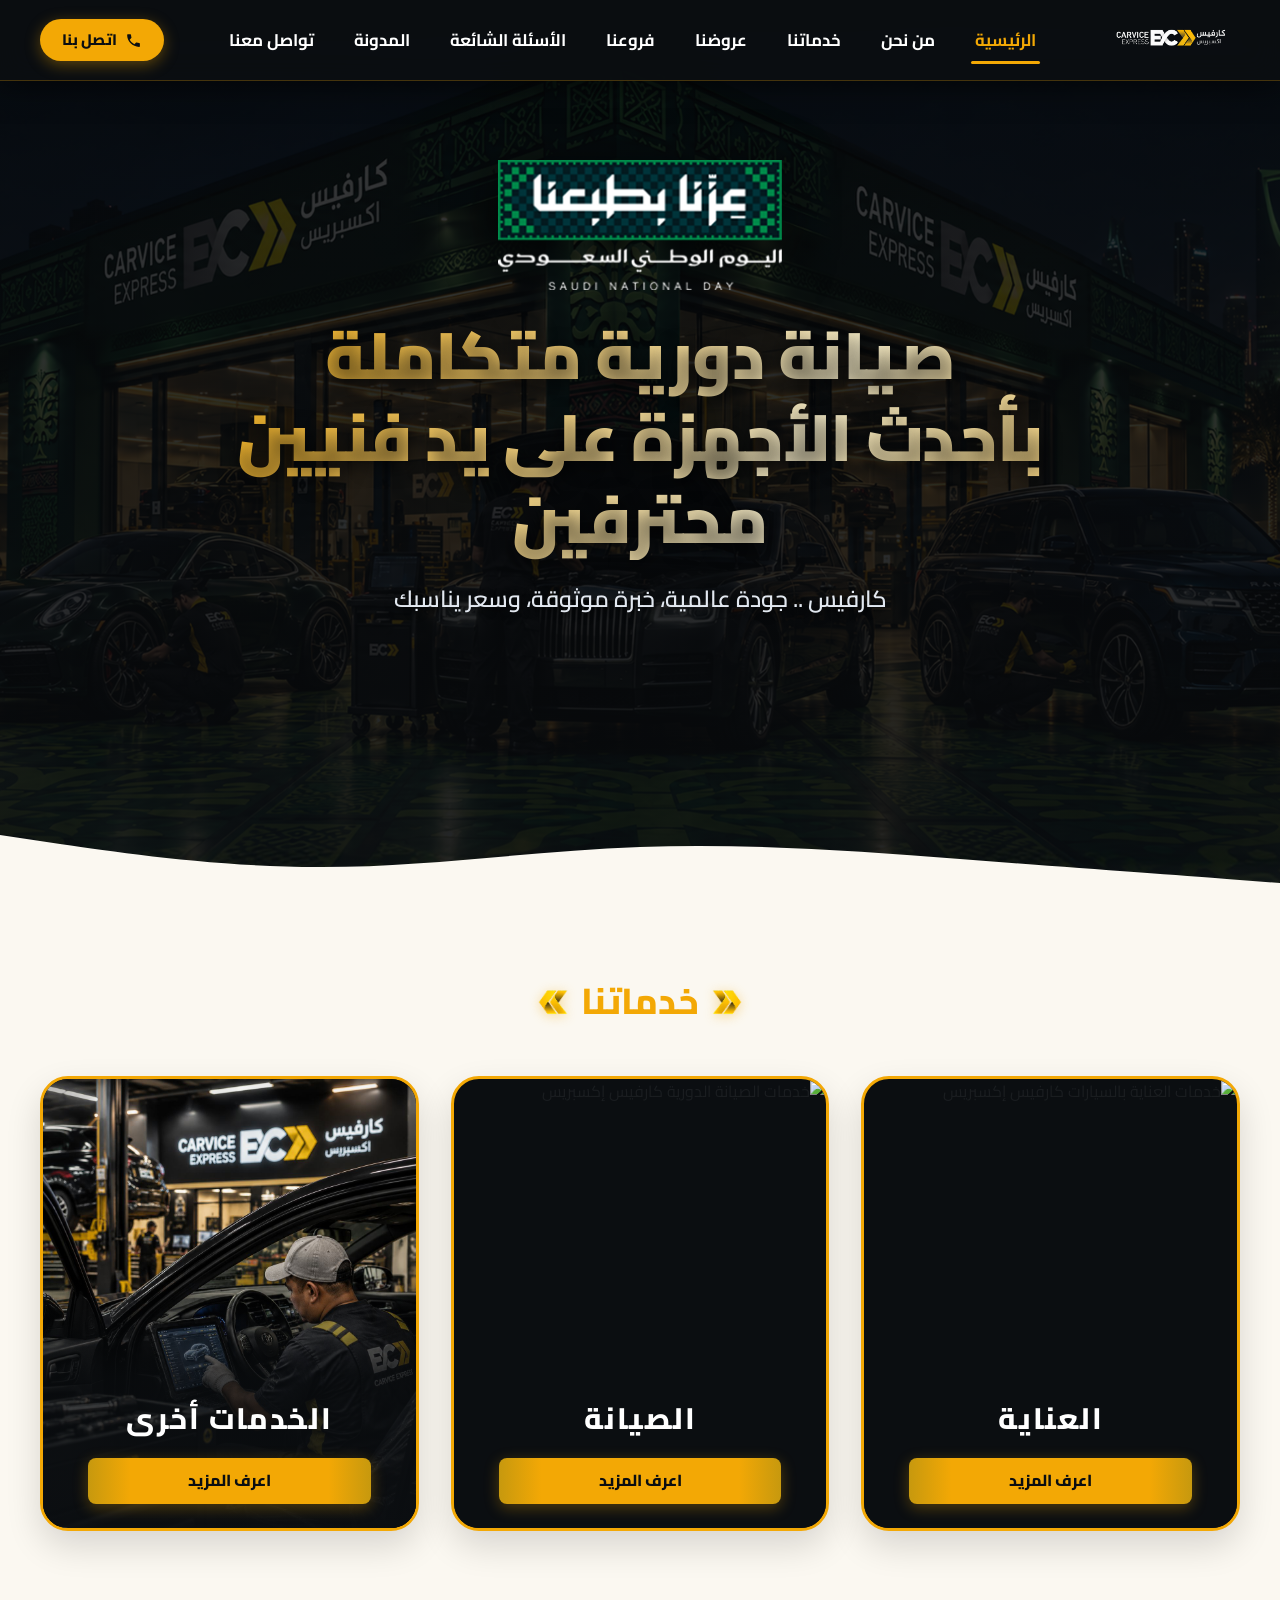
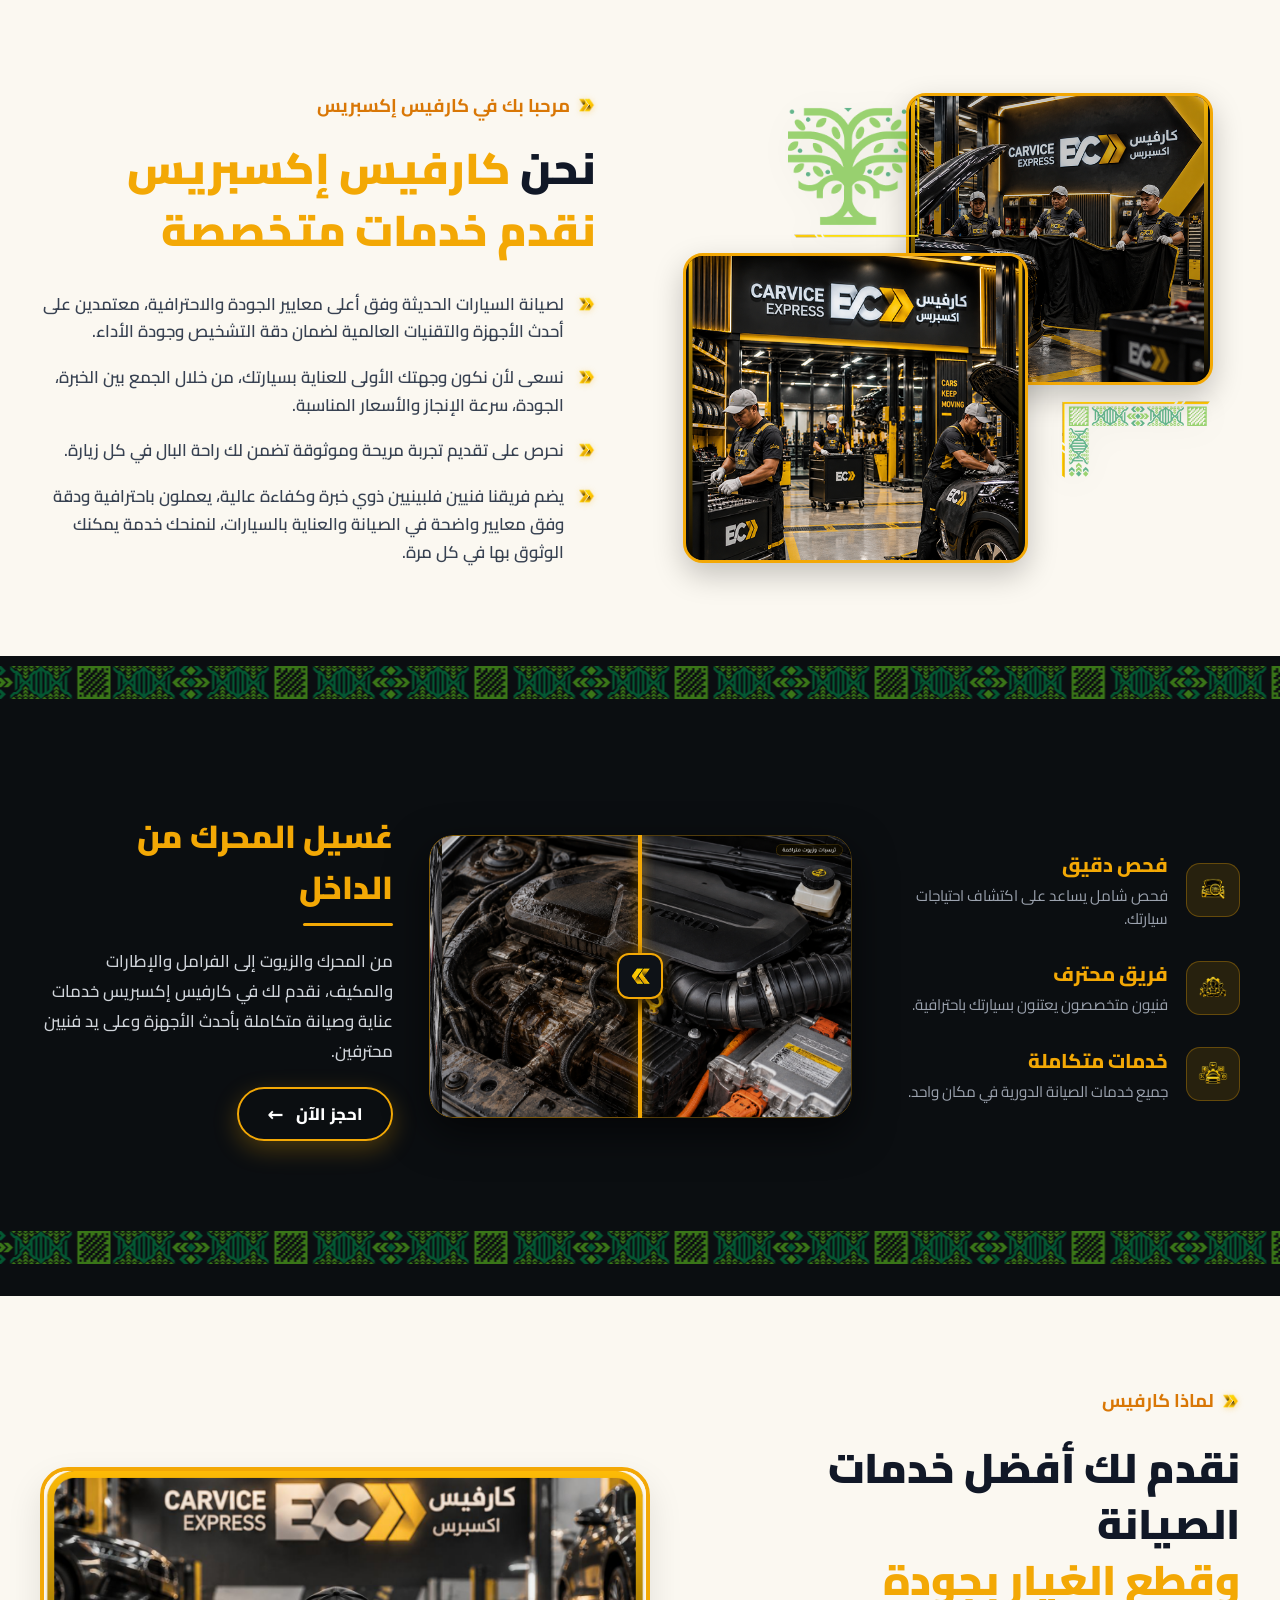
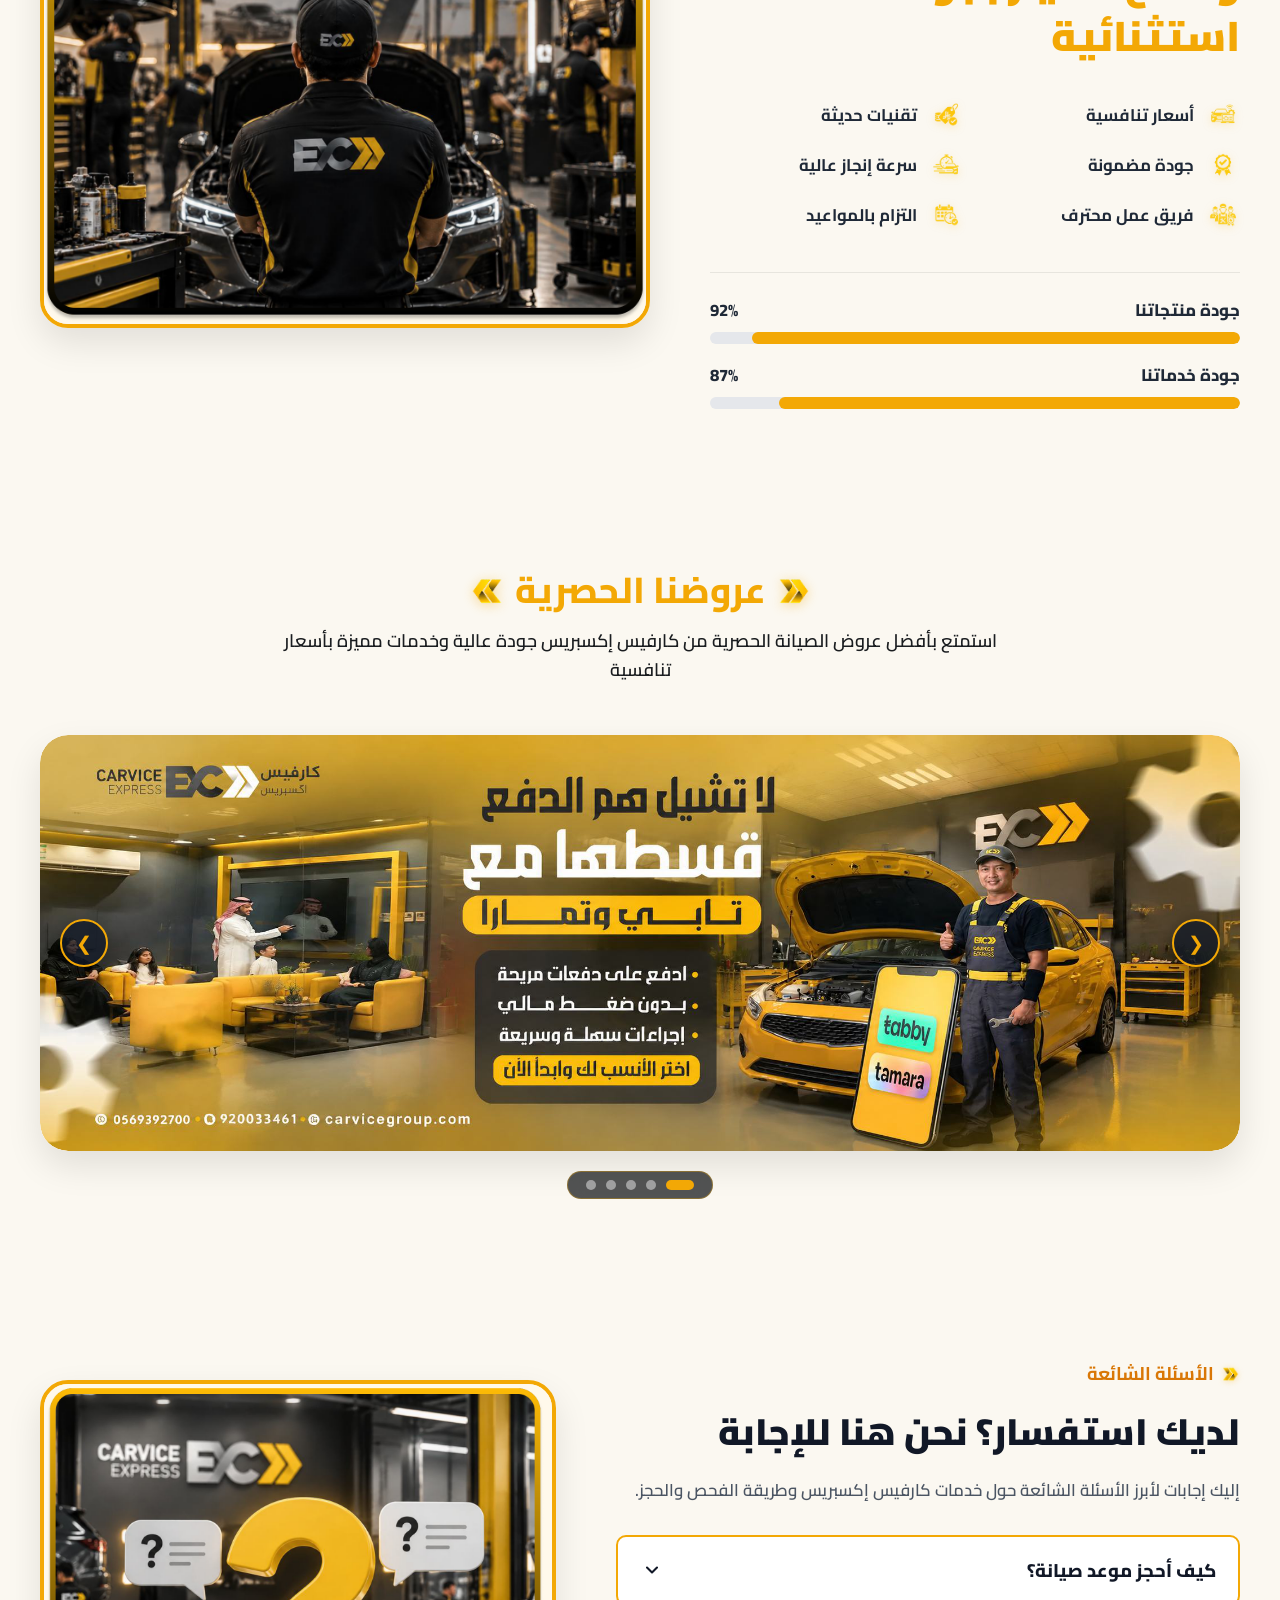
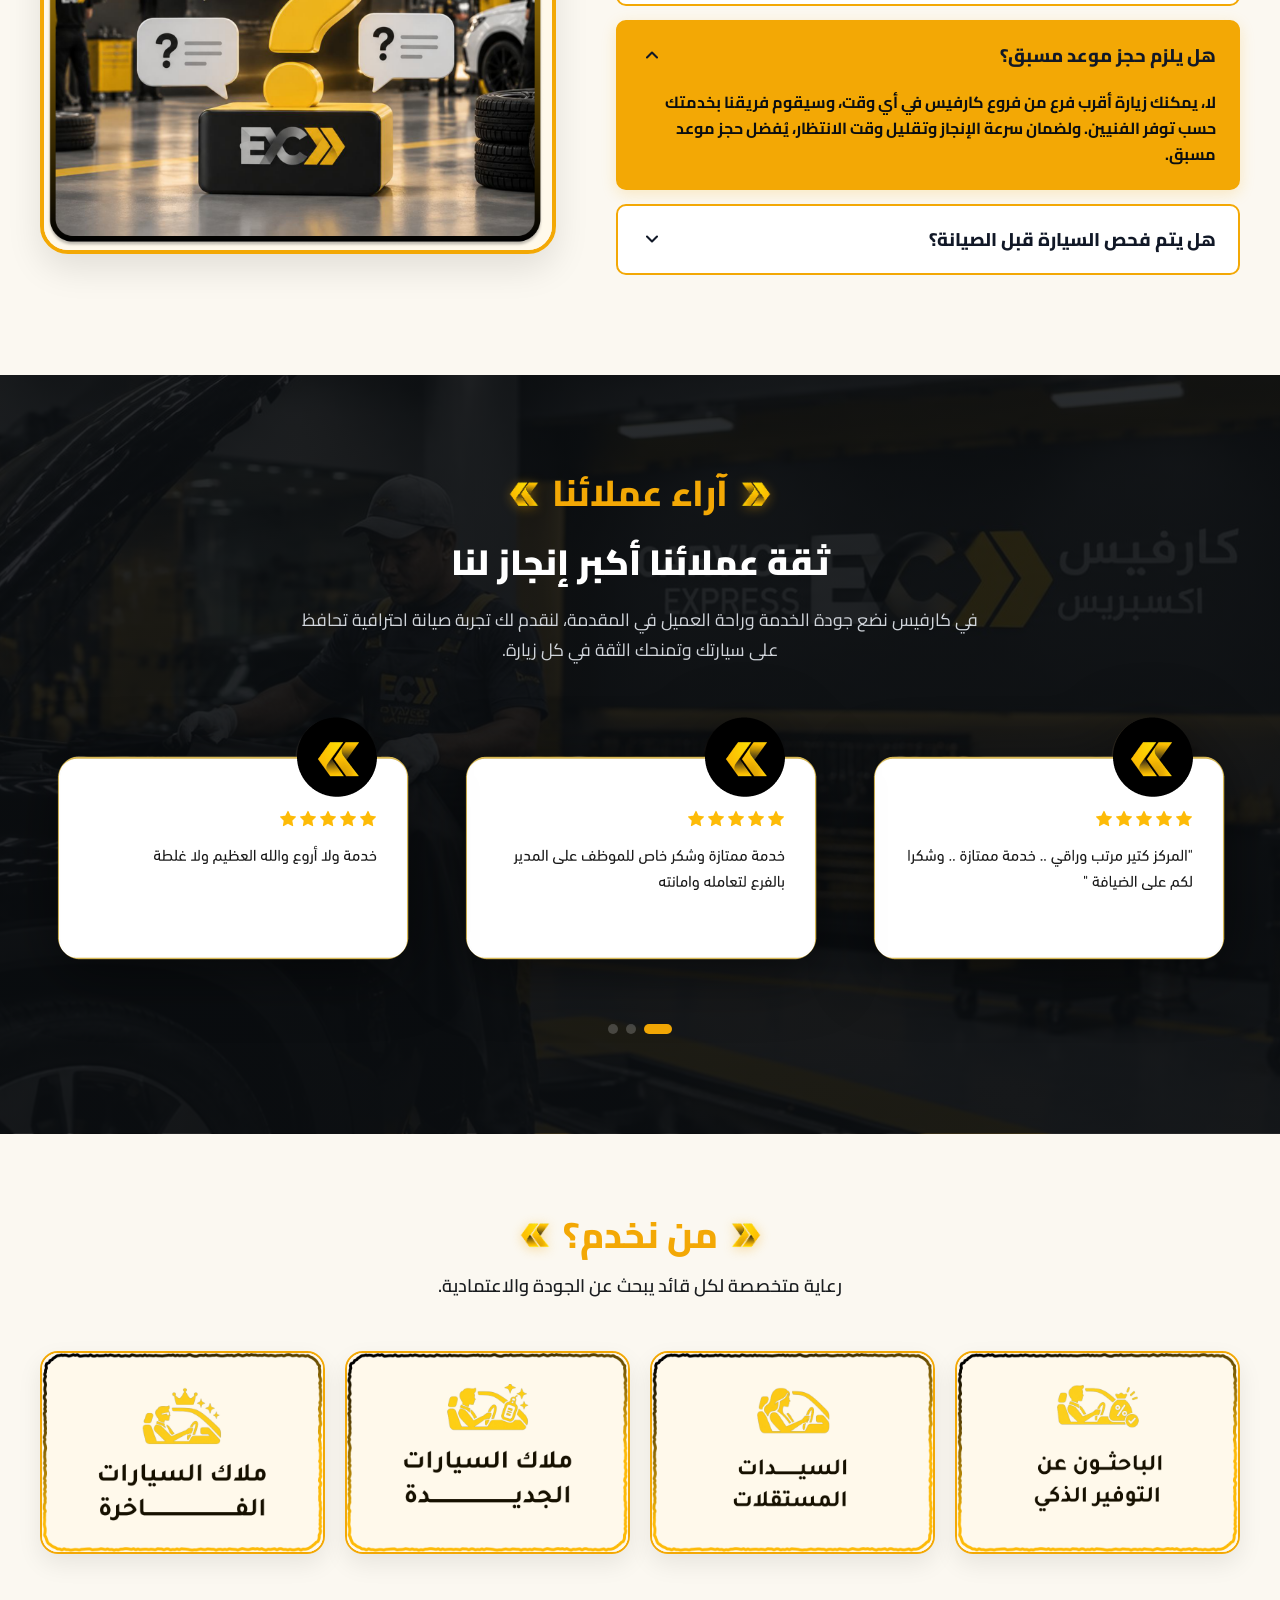
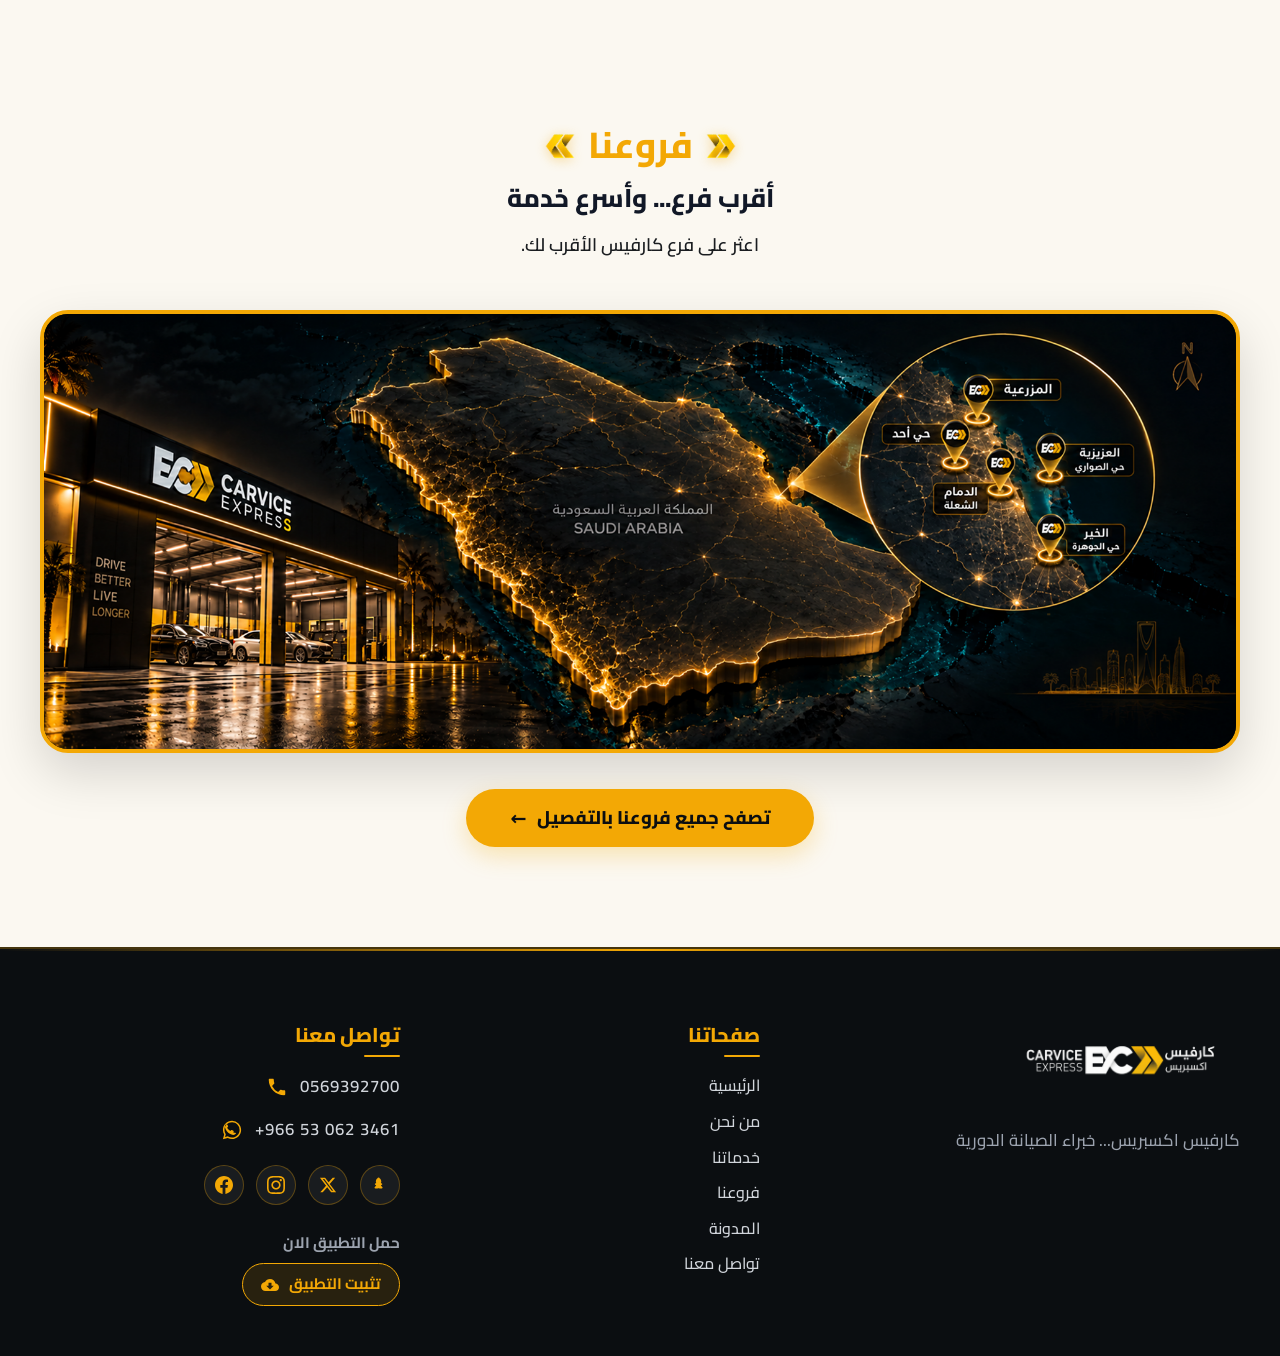
==== commit 235e73bf: "feat(branches): add branches page with hero section, styled cards, and assets" ====
--- a/index.html
+++ b/index.html
@@ -35,7 +35,7 @@
         <a href="https://carvicegroup.com/%d9%85%d9%86-%d9%86%d8%ad%d9%86/" class="nav-link" data-section="about">من نحن</a>
         <a href="https://carvicegroup.com/%d8%ae%d8%af%d9%85%d8%a7%d8%aa%d9%86%d8%a7/" class="nav-link" data-section="services">خدماتنا</a>
         <a href="#offers" class="nav-link" data-section="offers">عروضنا</a>
-        <a href="#branches" class="nav-link" data-section="branches">فروعنا</a>
+        <a href="branches.html" class="nav-link" data-section="branches">فروعنا</a>
         <a href="#faq" class="nav-link" data-section="faq">الأسئلة الشائعة</a>
         <a href="https://carvicegroup.com/%d8%a7%d9%84%d9%85%d8%af%d9%88%d9%86%d8%a9/" target="_blank" rel="noopener" class="nav-link">المدونة</a>
         <a href="https://carvicegroup.com/%d8%aa%d9%88%d8%a7%d8%b5%d9%84-%d9%85%d8%b9%d9%86%d8%a7/" class="nav-link" data-section="site-footer">تواصل معنا</a>
@@ -66,7 +66,7 @@
     <a href="https://carvicegroup.com/%d9%85%d9%86-%d9%86%d8%ad%d9%86/" class="mobile-nav-link" data-section="about">من نحن</a>
     <a href="https://carvicegroup.com/%d8%ae%d8%af%d9%85%d8%a7%d8%aa%d9%86%d8%a7/" class="mobile-nav-link" data-section="services">خدماتنا</a>
     <a href="#offers" class="mobile-nav-link" data-section="offers">عروضنا</a>
-    <a href="#branches" class="mobile-nav-link" data-section="branches">فروعنا</a>
+    <a href="branches.html" class="mobile-nav-link" data-section="branches">فروعنا</a>
     <a href="#faq" class="mobile-nav-link" data-section="faq">الأسئلة الشائعة</a>
     <a href="https://carvicegroup.com/%d8%a7%d9%84%d9%85%d8%af%d9%88%d9%86%d8%a9/" target="_blank" rel="noopener" class="mobile-nav-link">المدونة</a>
     <a href="https://carvicegroup.com/%d8%aa%d9%88%d8%a7%d8%b5%d9%84-%d9%85%d8%b9%d9%86%d8%a7/" class="mobile-nav-link" data-section="site-footer">تواصل معنا</a>
@@ -719,8 +719,8 @@
 
       <!-- Bottom Map CTA Button -->
       <div class="branches-action-wrap reveal delay-2">
-        <a href="https://maps.google.com/?q=Carvice+Express+Saudi+Arabia" target="_blank" rel="noopener" class="btn-gold" style="padding: 14px 44px; font-size: 1.15rem;">
-          <span>اعرف موقعنا</span>
+        <a href="branches.html" class="btn-gold" style="padding: 14px 44px; font-size: 1.15rem;">
+          <span>تصفح جميع فروعنا بالتفصيل</span>
           <span style="font-size: 1.2rem;">←</span>
         </a>
       </div>
@@ -751,6 +751,7 @@
           <a href="https://carvicegroup.com/" class="footer-link">الرئيسية</a>
           <a href="https://carvicegroup.com/%d9%85%d9%86-%d9%86%d8%ad%d9%86/" class="footer-link">من نحن</a>
           <a href="https://carvicegroup.com/%d8%ae%d8%af%d9%85%d8%a7%d8%aa%d9%86%d8%a7/" class="footer-link">خدماتنا</a>
+          <a href="branches.html" class="footer-link">فروعنا</a>
           <a href="https://carvicegroup.com/%d8%a7%d9%84%d9%85%d8%af%d9%88%d9%86%d8%a9/" class="footer-link">المدونة</a>
           <a href="https://carvicegroup.com/%d8%aa%d9%88%d8%a7%d8%b5%d9%84-%d9%85%d8%b9%d9%86%d8%a7/" class="footer-link">تواصل معنا</a>
         </div>
